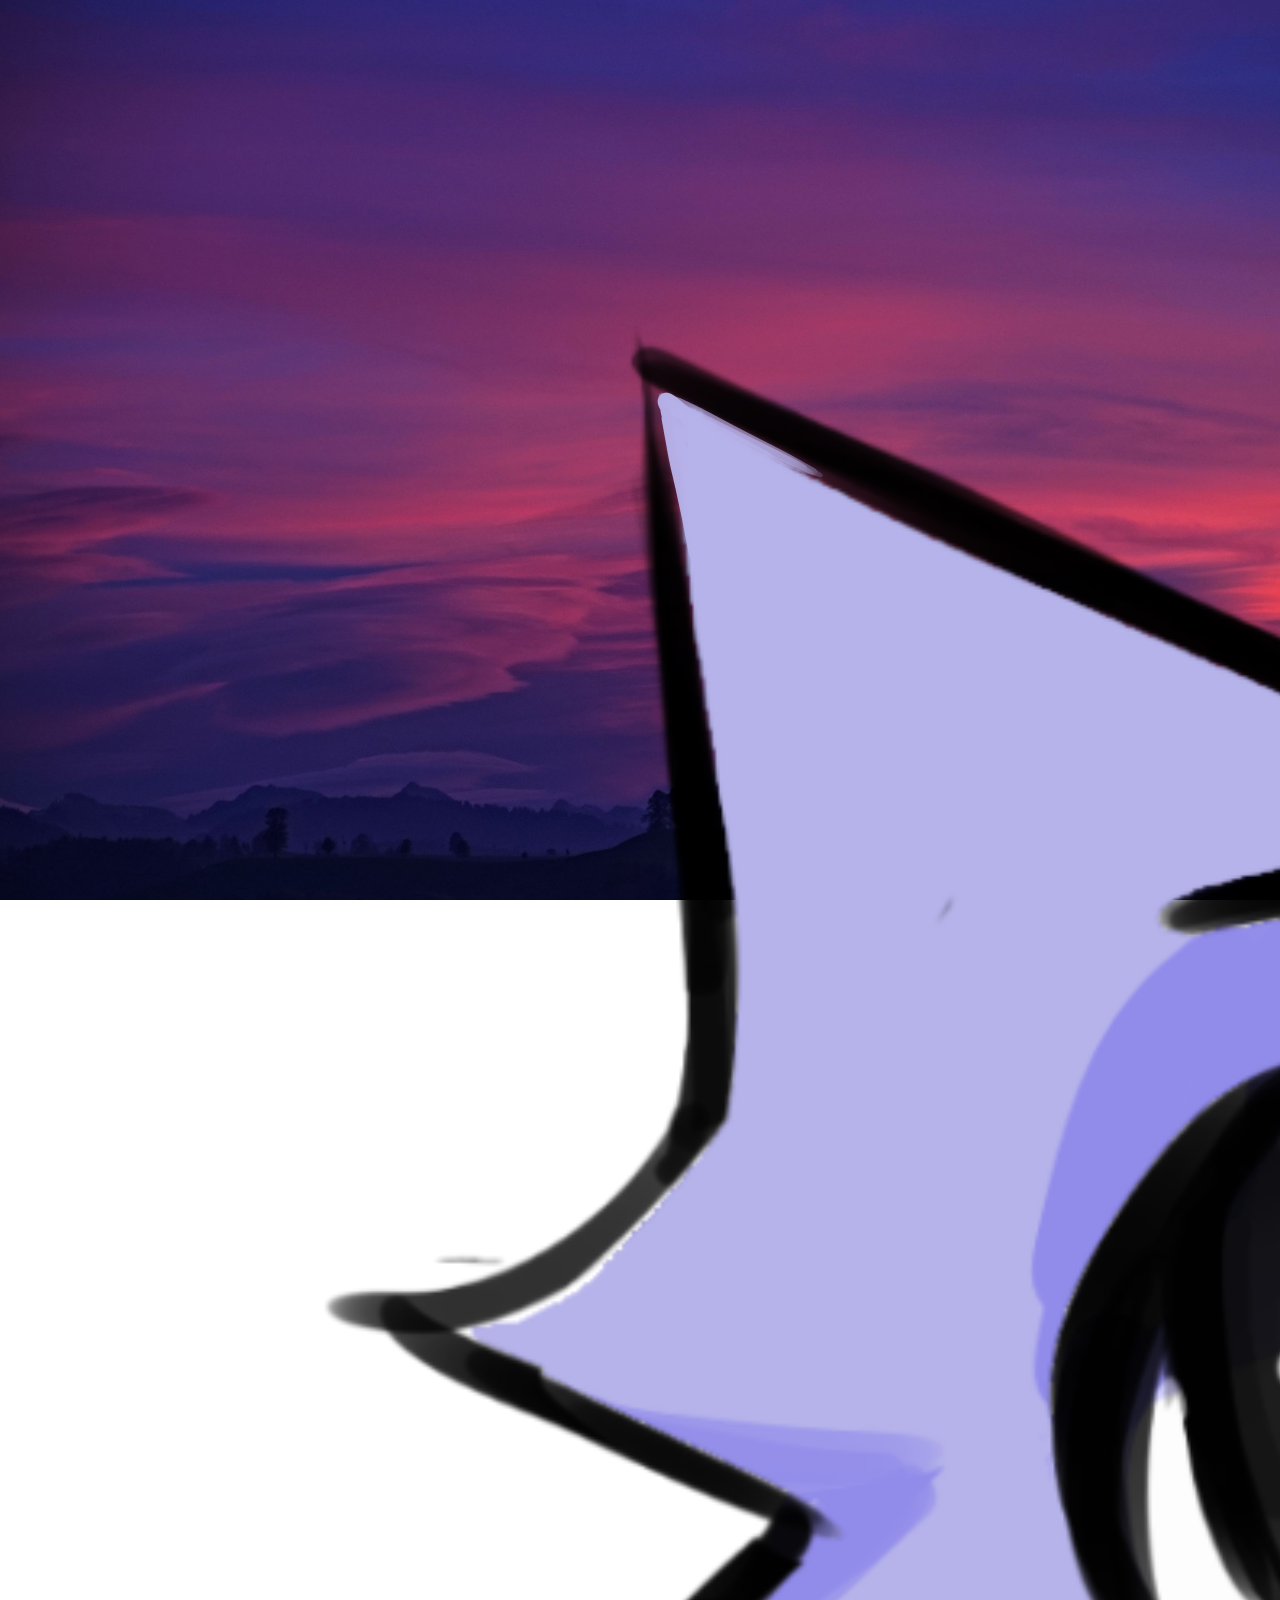
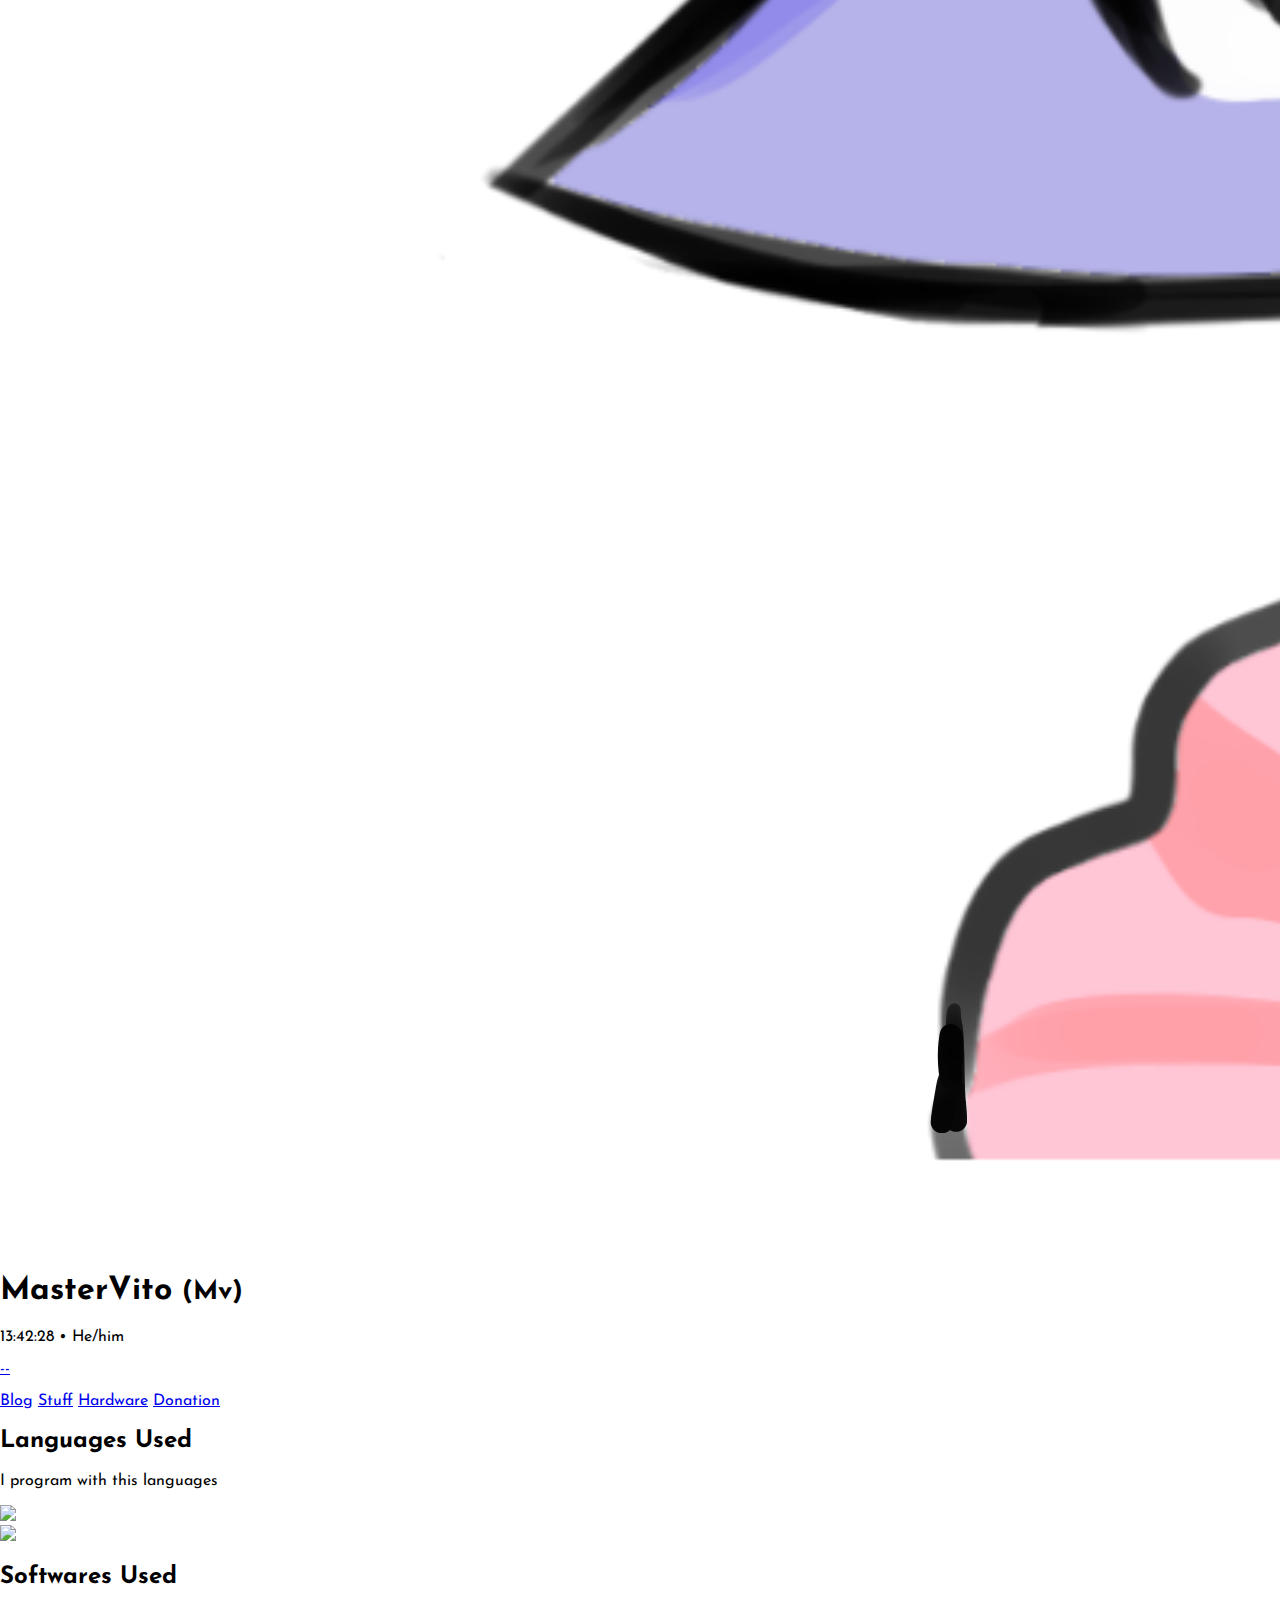
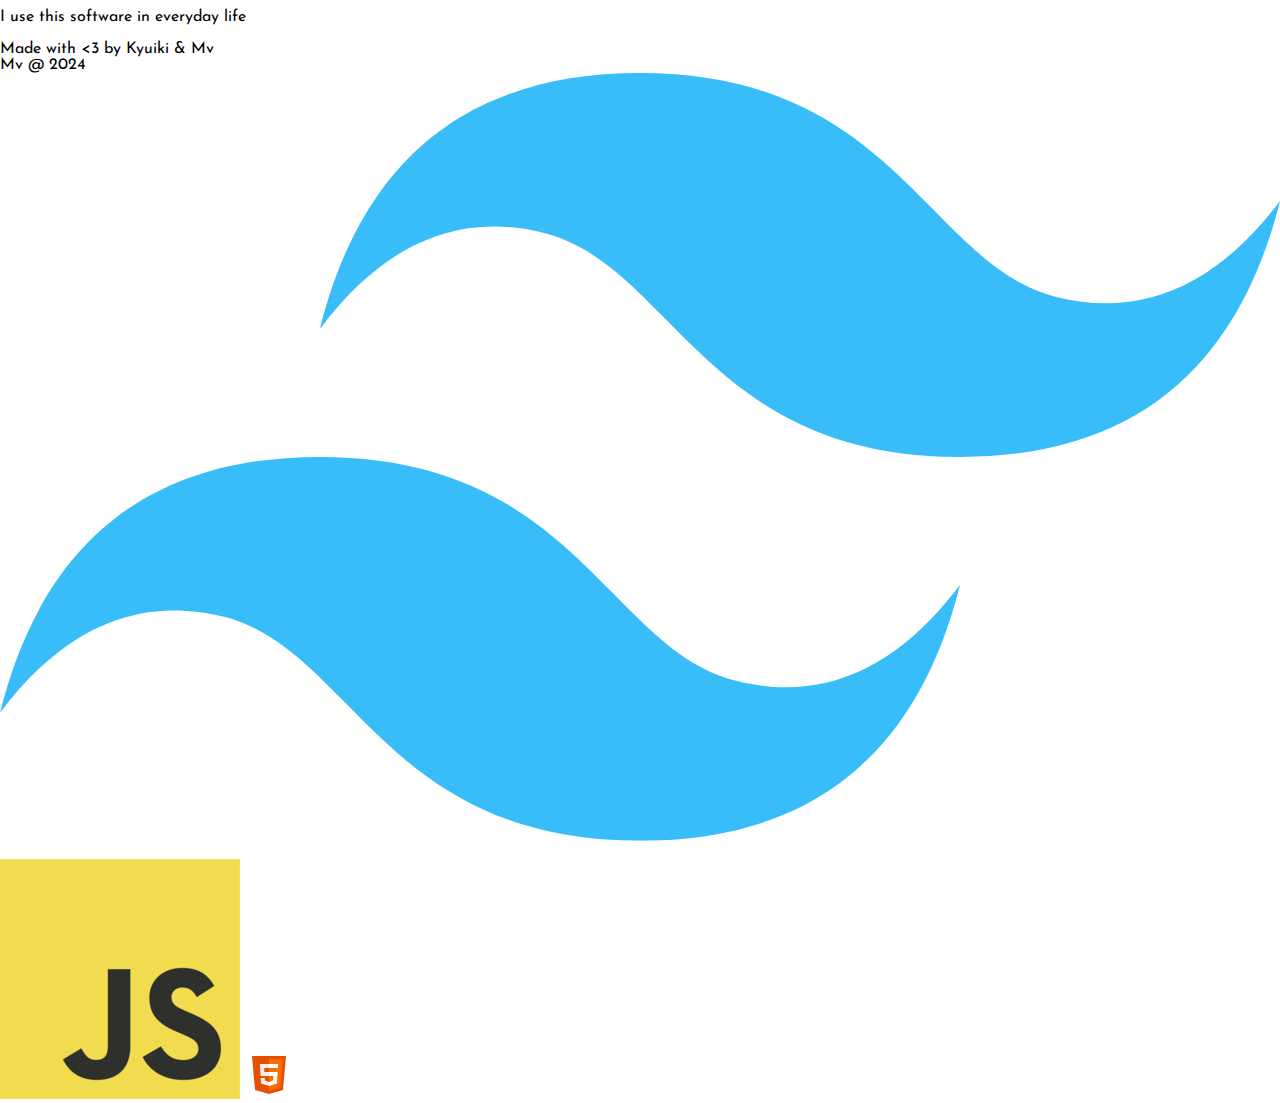
==== index.html @ ebea42b2 "Update index.html" ====
<!DOCTYPE html>
<html lang="en">
  <head>
    <meta charset="UTF-8" />
    <meta name="viewport" content="width=device-width, initial-scale=1.0" />
    <meta property="og:title" content="Mv's Personal Website">
    <meta property="og:description" content="you're a goober :3">
    <meta property="og:image" content="https://cdn.discordapp.com/emojis/1211763849481551872.webp?size=96&quality=lossless">
    <meta property="og:url" content="https://mvaop.ir">
    <meta property="og:type" content="website">
    <title>Mv - Landing</title>
    <script src="https://cdn.tailwindcss.com"></script>
    <link rel="stylesheet" href="styles/main.css" />
    <link rel="icon" type="image/png" href="https://cdn.discordapp.com/emojis/1211077976850964560.webp?size=96&quality=lossless">
    <script src="scripts/particle.js" defer></script>
    <script src="scripts/main.js" defer></script>
  </head>
  <body>
    <div class="w-full backdrop-blur-md">
      <div class="mx-auto flex flex-col max-w-md">
        <div
          class="flex gap-4 relative p-4 shadow-md bg-pink-400 bg-opacity-60 backdrop-blur-md mt-20 items-center rounded"
        >
          <img src="files/pfp.png" class="sm:w-32 w-24" alt="profile obv" />
          <div class="name-wrapper">
            <h1 class="text-xl sm:text-3xl font-bold">
              MasterVito
              <small class="text-md font-normal text-pink-700">(Mv)</small>
            </h1>
            <p class="pronouns opacity-75">
              <span data-time> </span>
              •
              <span> He/him </span>
            </p>
            <div class="mt-4 flex">
              <a
                href="https://discord.com/users/443136409835012116"
                class="text-black px-2 py-1 rounded text-sm font-semibold border border-slate-600 flex gap-2 items-center"
                data-dc-status
              >
                <span class="rounded-full p-1 bg-white"></span>

                <span>--</span>
              </a>
            </div>
          </div>
          <img src="files/sleppy.png" class="sm:h-16 h-12 -bottom-2 -right-4 absolute" alt="" />
        </div>
        <div
          class="flex gap-2 p-2 shadow-md bg-pink-400 bg-opacity-60 backdrop-blur-md mt-4 mb-20 rounded md:font-bold"
        >
        <a href="blog.html" class="w-full bg-white bg-opacity-50 px-4 py-2 rounded shadow text-center min-w-[96px] transition duration-300 ease-in-out transform hover:scale-105 hover:bg-opacity-75 hover:text-gray-900">Blog</a>

        <a href="stuff.html" class="w-full bg-white bg-opacity-50 px-4 py-2 rounded shadow text-center min-w-[96px] transition duration-300 ease-in-out transform hover:scale-105 hover:bg-opacity-75 hover:text-gray-900">Stuff</a>

            </a
          >
          <a href="hardware.html" class="w-full bg-white bg-opacity-50 px-4 py-2 rounded shadow text-center min-w-[96px] transition duration-300 ease-in-out transform hover:scale-105 hover:bg-opacity-75 hover:text-gray-900">Hardware</a>

            </a
          >
          <a href="https://coffeebede.com/mv" class="w-full bg-white bg-opacity-50 px-4 py-2 rounded shadow text-center min-w-[96px] transition duration-300 ease-in-out transform hover:scale-105 hover:bg-opacity-75 hover:text-gray-900 hidden sm:inline-block">Donation</a>

          </a
        >
        </div>
      </div>

      <div class="mx-auto flex flex-col max-w-xl p-2 text-white">
        <div
          class="gap-2 p-2 px-4 shadow-md bg-pink-700 bg-opacity-60 backdrop-blur-md mt-2 mb-2 rounded sm:flex items-center"
        >
          <div class="w-full">
            <h2 class="font-bold">Languages Used</h2>
            <p class="text-sm">I program with this languages</p>
          </div>
          <div class="flex-shrink-0 mt-2 sm:mt-0">
            <img src="https://skillicons.dev/icons?i=html,css,js,tailwind,py" class="h-10 mx-auto" />
          </div>
        </div>
        <div
          class="gap-2 p-2 px-4 shadow-md bg-pink-700 bg-opacity-60 backdrop-blur-md mt-2 mb-20 rounded sm:flex items-center"
        >
          <div class="flex-shrink-0 text-center">
            <img src="https://skillicons.dev/icons?i=cloudflare,github,pr,robloxstudio,vscode" class="h-10 mx-auto" />
          </div>
          <div class="w-full text-right mt-2 sm:mt-0">
            <h2 class="font-bold">Softwares Used</h2>
            <p class="text-sm">I use this software in everyday life</p>
          </div>
        </div>
      </div>
    </div>
    <div class="fixed flex text-sm bottom-0 left-0 bg-opacity-75 w-full px-2 py-1 bg-pink-700 text-white">
      <div class="w-full">Made with <3 by Kyuiki & Mv</div>
      <div class="text-right w-full">Mv @ 2024</div>
    </div>
    <div class="fixed bottom-0 left-0 w-full text-white py-1 text-center hidden sm:block">
      <img src="files/icons/twc.svg" alt="Tailwind CSS logo" class="inline-block h-3 mx-2">
      <img src="files/icons/js.png" alt="JavaScript logo" class="inline-block h-4 mx-2">
      <img src="files/icons/html.svg"alt="HTML logo" class="inline-block h-4 mx-2">
  </div>
  </body>
</html>
---- styles/main.css ----
@import url("https://fonts.googleapis.com/css2?family=Josefin+Sans:ital,wght@0,100..700;1,100..700&display=swap");

body,
html {
  padding: 0;
  margin: 0;
  background: url("/files/background.jpg");
  background-size: cover;
  background-attachment: fixed;
  font-family: "Josefin Sans", Tahoma, Geneva, Verdana, sans-serif;
}
.spark {
  background: #dd0606;
  padding: 1px;
  position: fixed;
  pointer-events: none;
  background-size: cover;
}
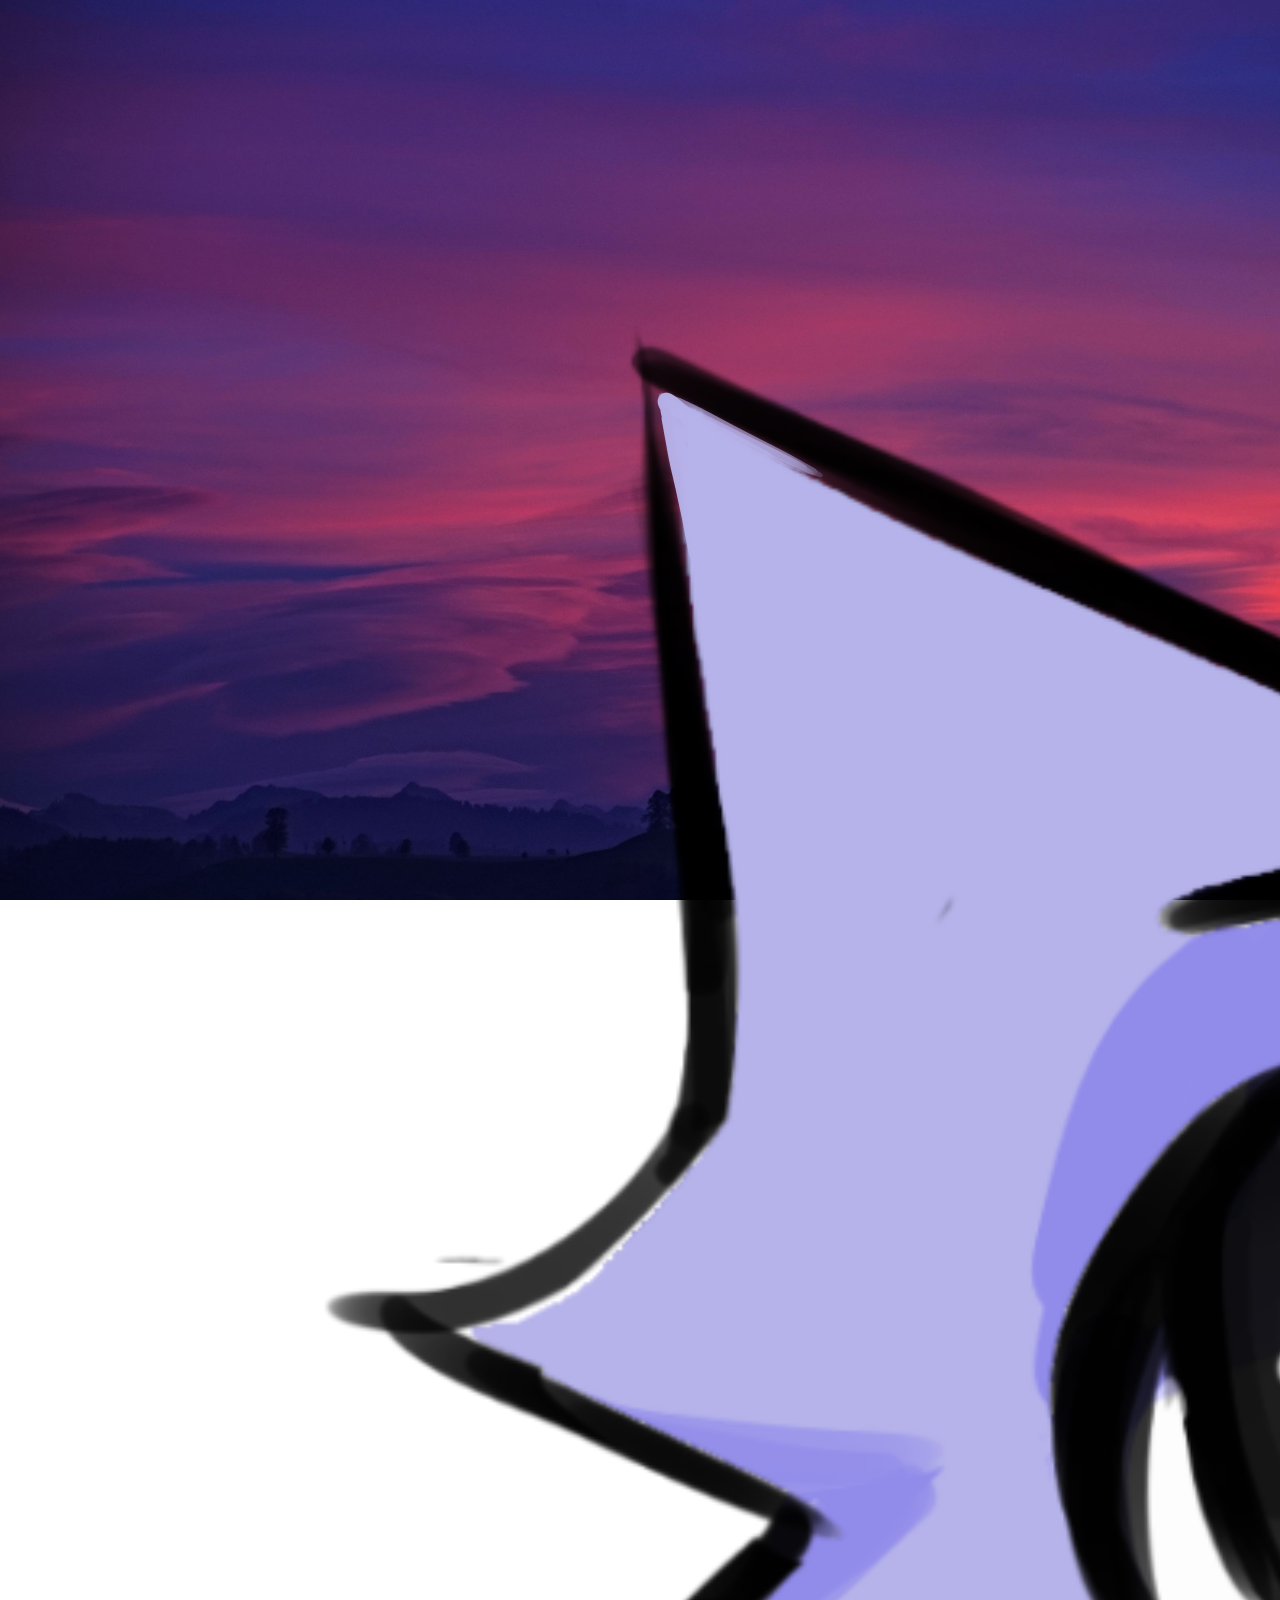
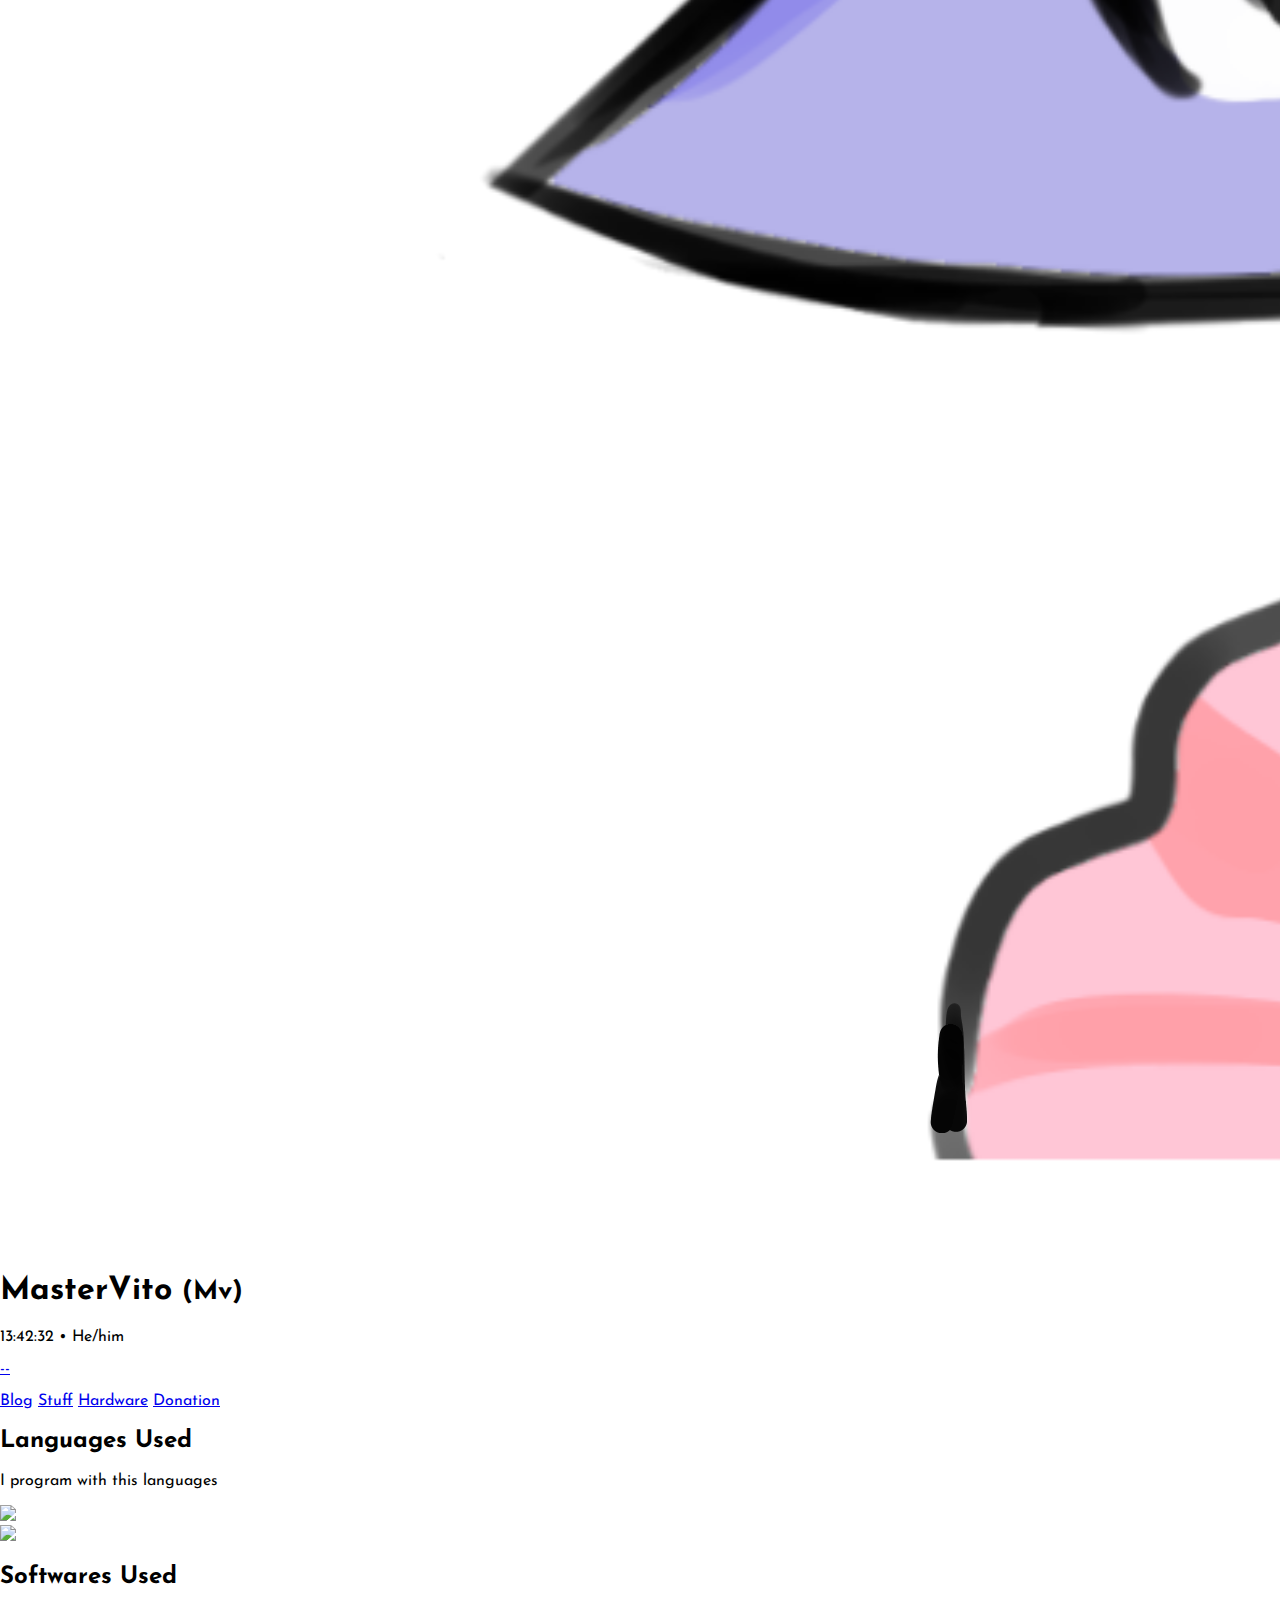
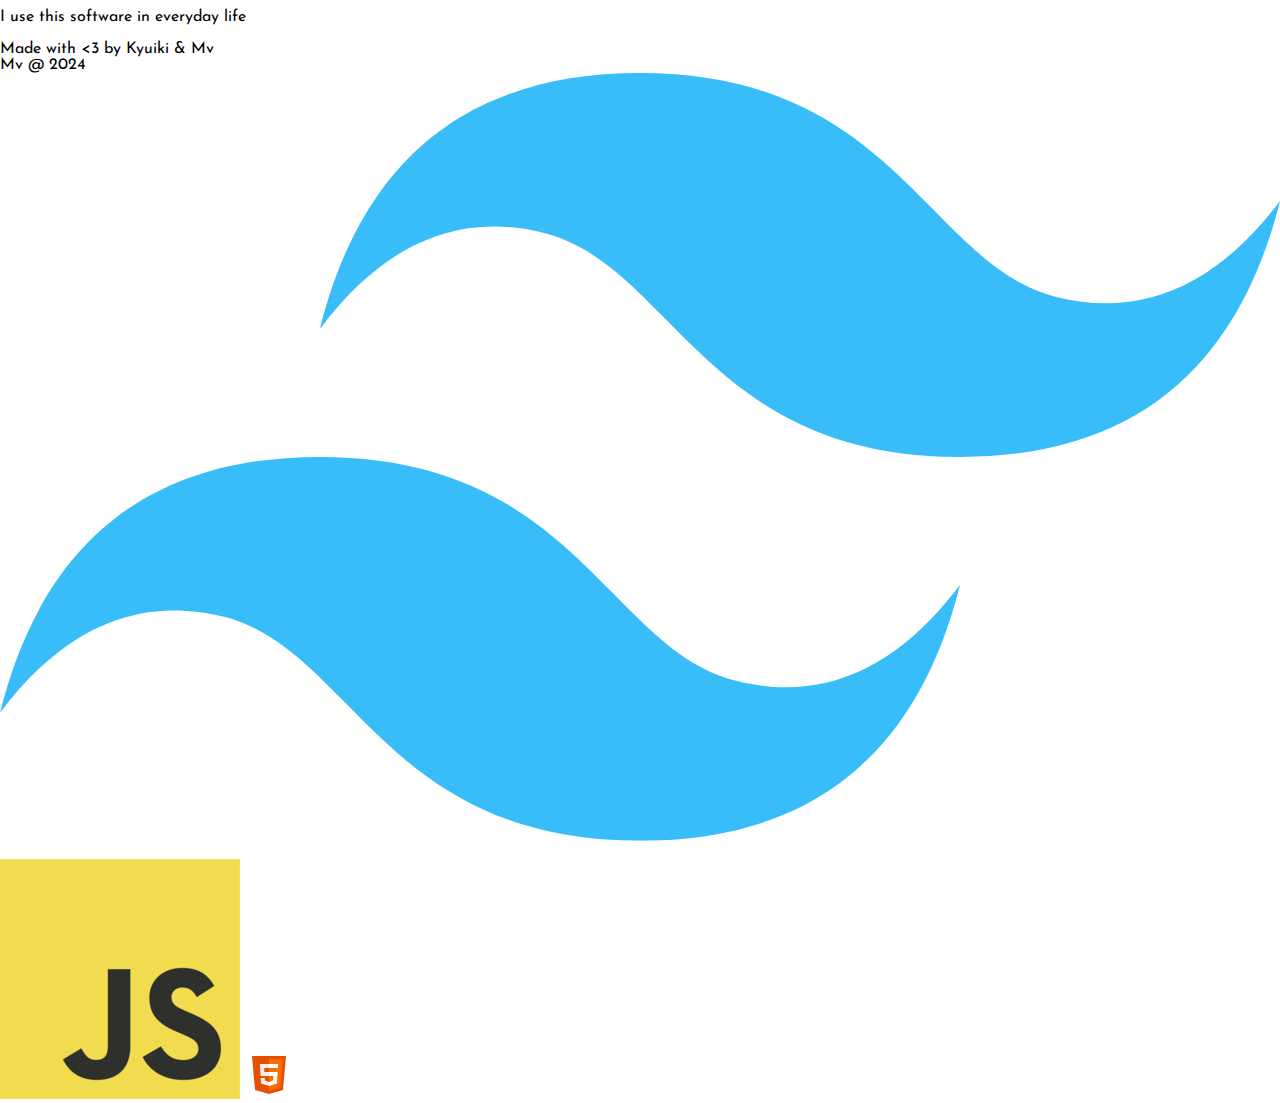
==== commit b0a78db6: "Add files via upload" ====
--- a/index.html
+++ b/index.html
@@ -11,7 +11,6 @@
     <title>Mv - Landing</title>
     <script src="https://cdn.tailwindcss.com"></script>
     <link rel="stylesheet" href="styles/main.css" />
-    <link rel="icon" type="image/png" href="https://cdn.discordapp.com/emojis/1211077976850964560.webp?size=96&quality=lossless">
     <script src="scripts/particle.js" defer></script>
     <script src="scripts/main.js" defer></script>
   </head>
@@ -44,7 +43,7 @@
               </a>
             </div>
           </div>
-          <img src="files/sleppy.png" class="sm:h-16 h-12 -bottom-2 -right-4 absolute" alt="" />
+          <img src="files/sleepy.png" class="sm:h-16 h-12 -bottom-0 -right-0 absolute" alt="" />
         </div>
         <div
           class="flex gap-2 p-2 shadow-md bg-pink-400 bg-opacity-60 backdrop-blur-md mt-4 mb-20 rounded md:font-bold"
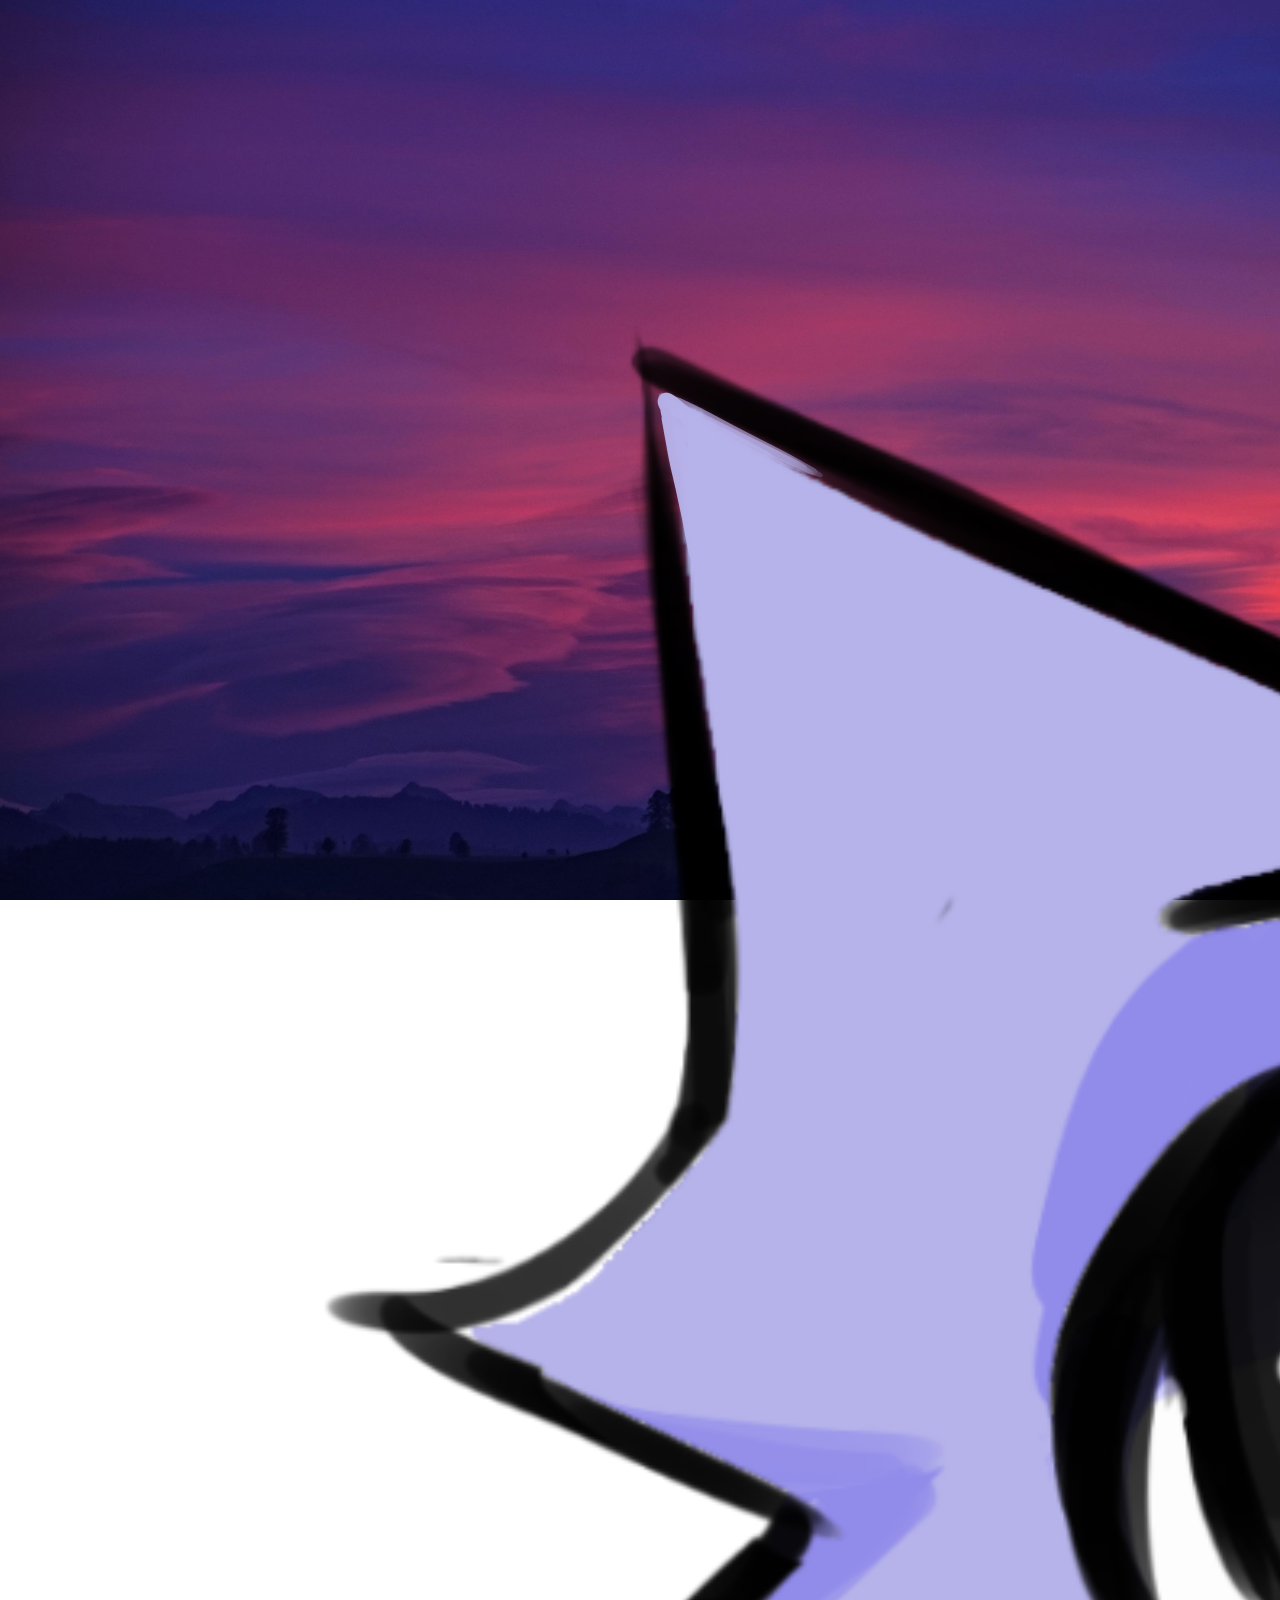
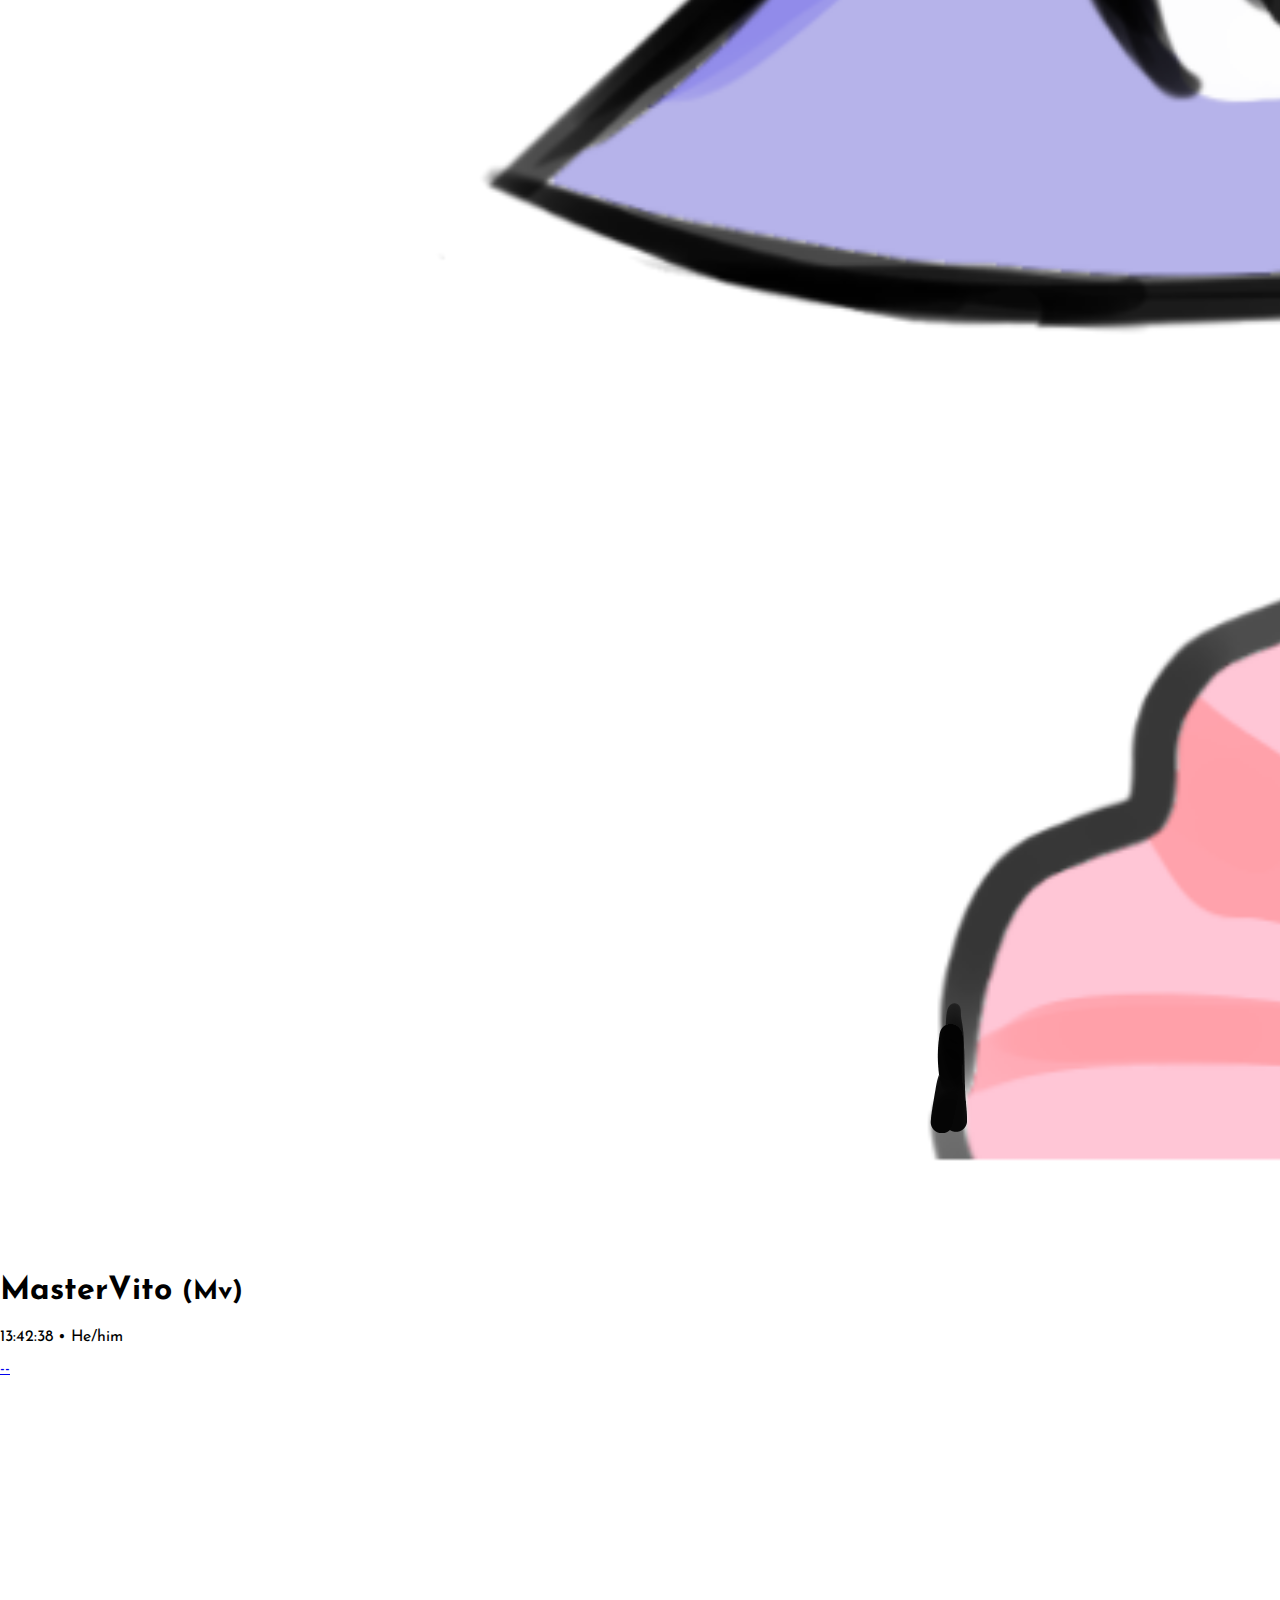
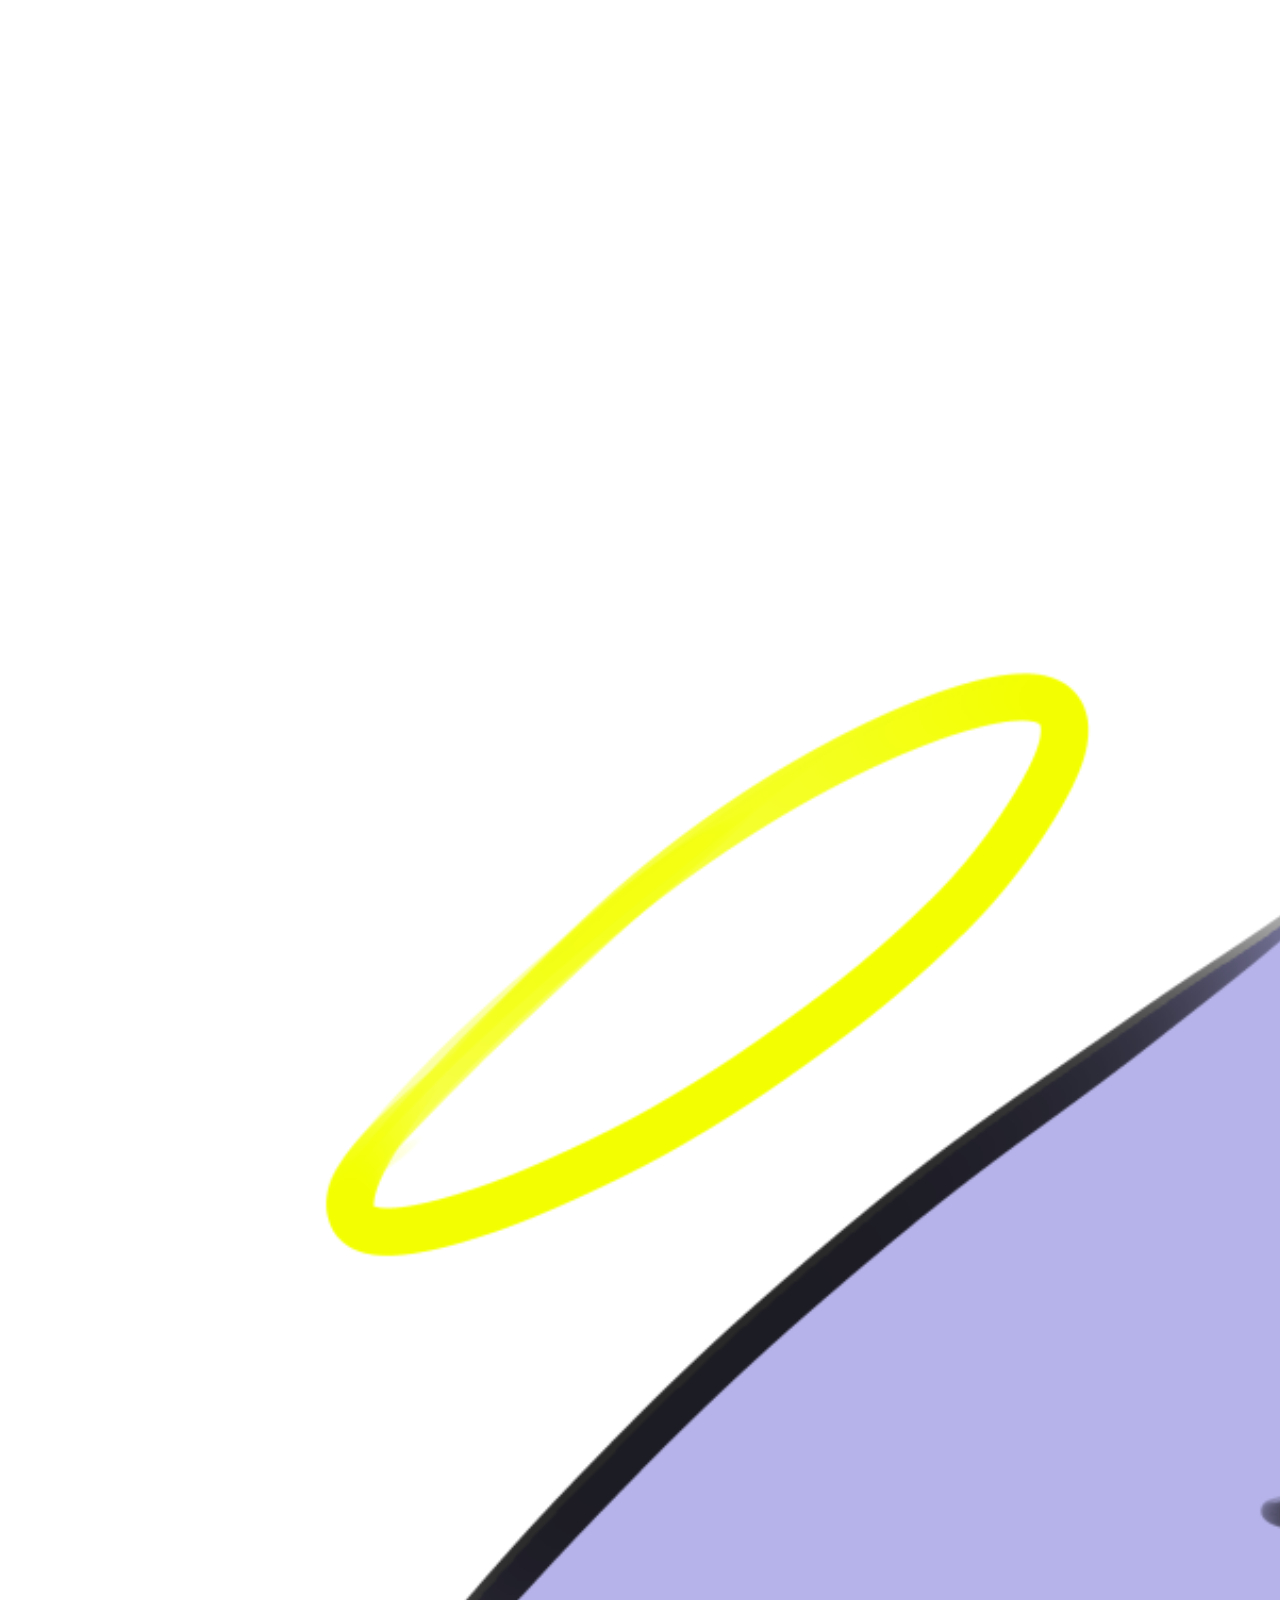
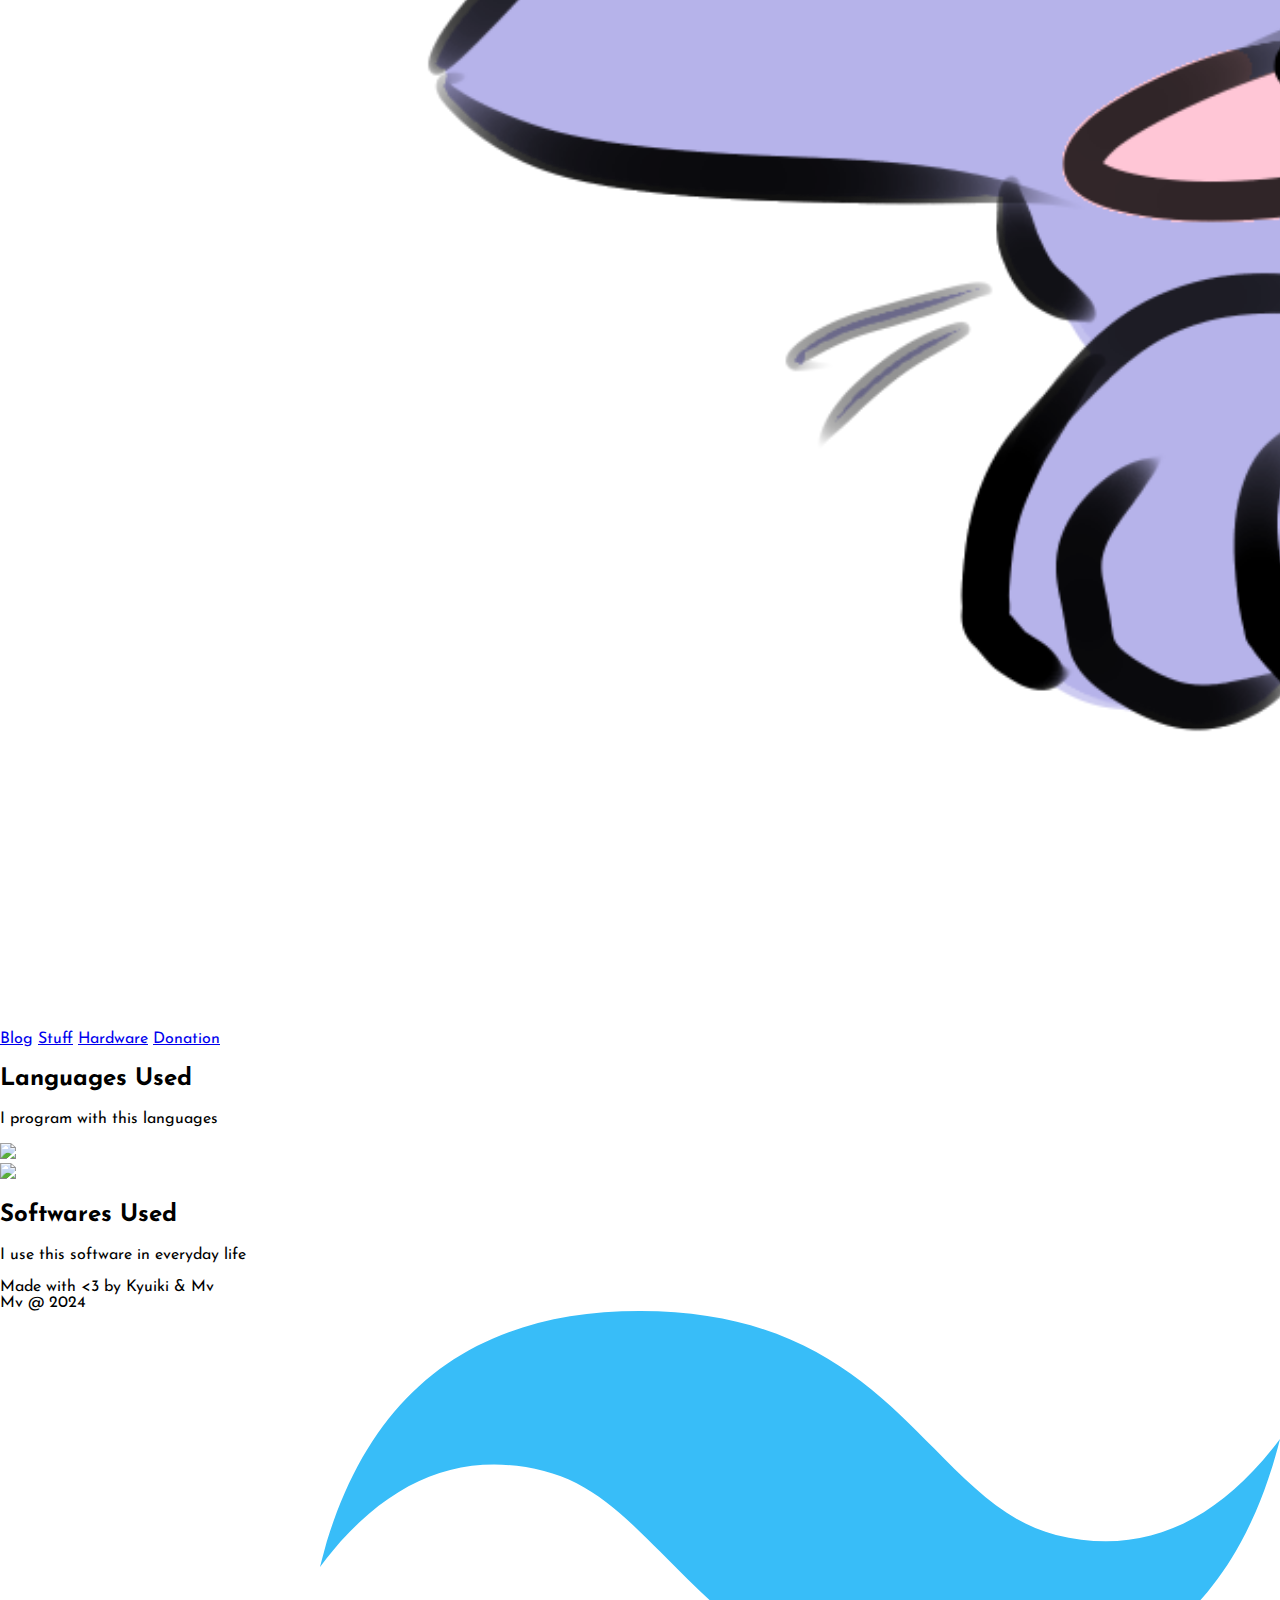
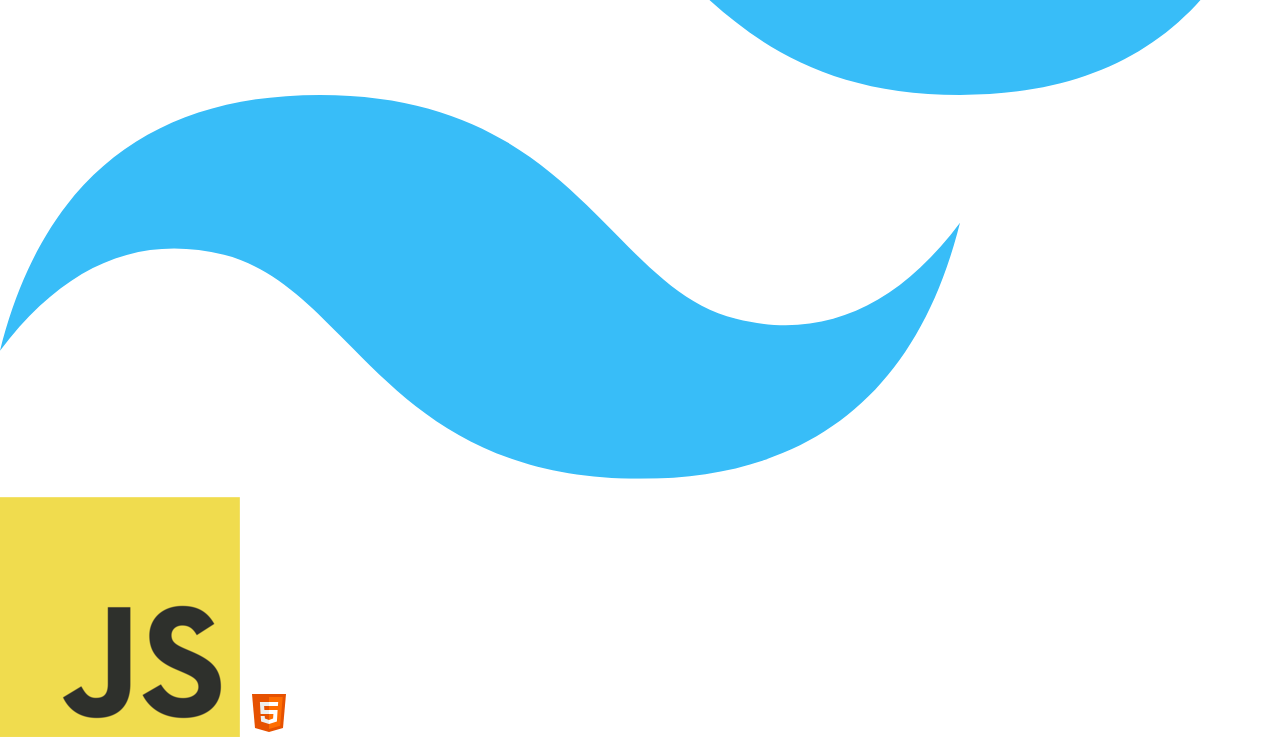
==== commit f99143ef: "SEO Changes lol" ====
--- a/index.html
+++ b/index.html
@@ -3,18 +3,20 @@
   <head>
     <meta charset="UTF-8" />
     <meta name="viewport" content="width=device-width, initial-scale=1.0" />
-    <meta property="og:title" content="Mv's Personal Website">
-    <meta property="og:description" content="you're a goober :3">
-    <meta property="og:image" content="https://cdn.discordapp.com/emojis/1211763849481551872.webp?size=96&quality=lossless">
-    <meta property="og:url" content="https://mvaop.ir">
-    <meta property="og:type" content="website">
     <title>Mv - Landing</title>
+    <meta name="robots" content="index,follow" />
+    <meta name="theme-color" content="#c2b0db" />
+    <meta property="og:title" content="MasterVito's Personal Site" />
+    <meta property="og:url" content="https://mvaop.ir" />
+    <meta property="og:image" content="files/pfp.png" />
+    <meta property="og:image:alt" content="Yup Thats me >:3" />
+    <link rel="canonical" href="https://mvaop.ir" />
+    <link rel="stylesheet" href="styles/main.css" />
     <script src="https://cdn.tailwindcss.com"></script>
-    <link rel="stylesheet" href="styles/main.css" />
     <script src="scripts/particle.js" defer></script>
     <script src="scripts/main.js" defer></script>
   </head>
-  <body>
+  <body class="fade-in">
     <div class="w-full backdrop-blur-md">
       <div class="mx-auto flex flex-col max-w-md">
         <div
@@ -43,7 +45,7 @@
               </a>
             </div>
           </div>
-          <img src="files/sleepy.png" class="sm:h-16 h-12 -bottom-0 -right-0 absolute" alt="" />
+          <img src="files/sleepy.png" class="sm:h-16 h-12 -bottom-0 -right-0 absolute" alt="zZz" />
         </div>
         <div
           class="flex gap-2 p-2 shadow-md bg-pink-400 bg-opacity-60 backdrop-blur-md mt-4 mb-20 rounded md:font-bold"
@@ -100,4 +102,4 @@
       <img src="files/icons/html.svg"alt="HTML logo" class="inline-block h-4 mx-2">
   </div>
   </body>
-</html>
+  </html>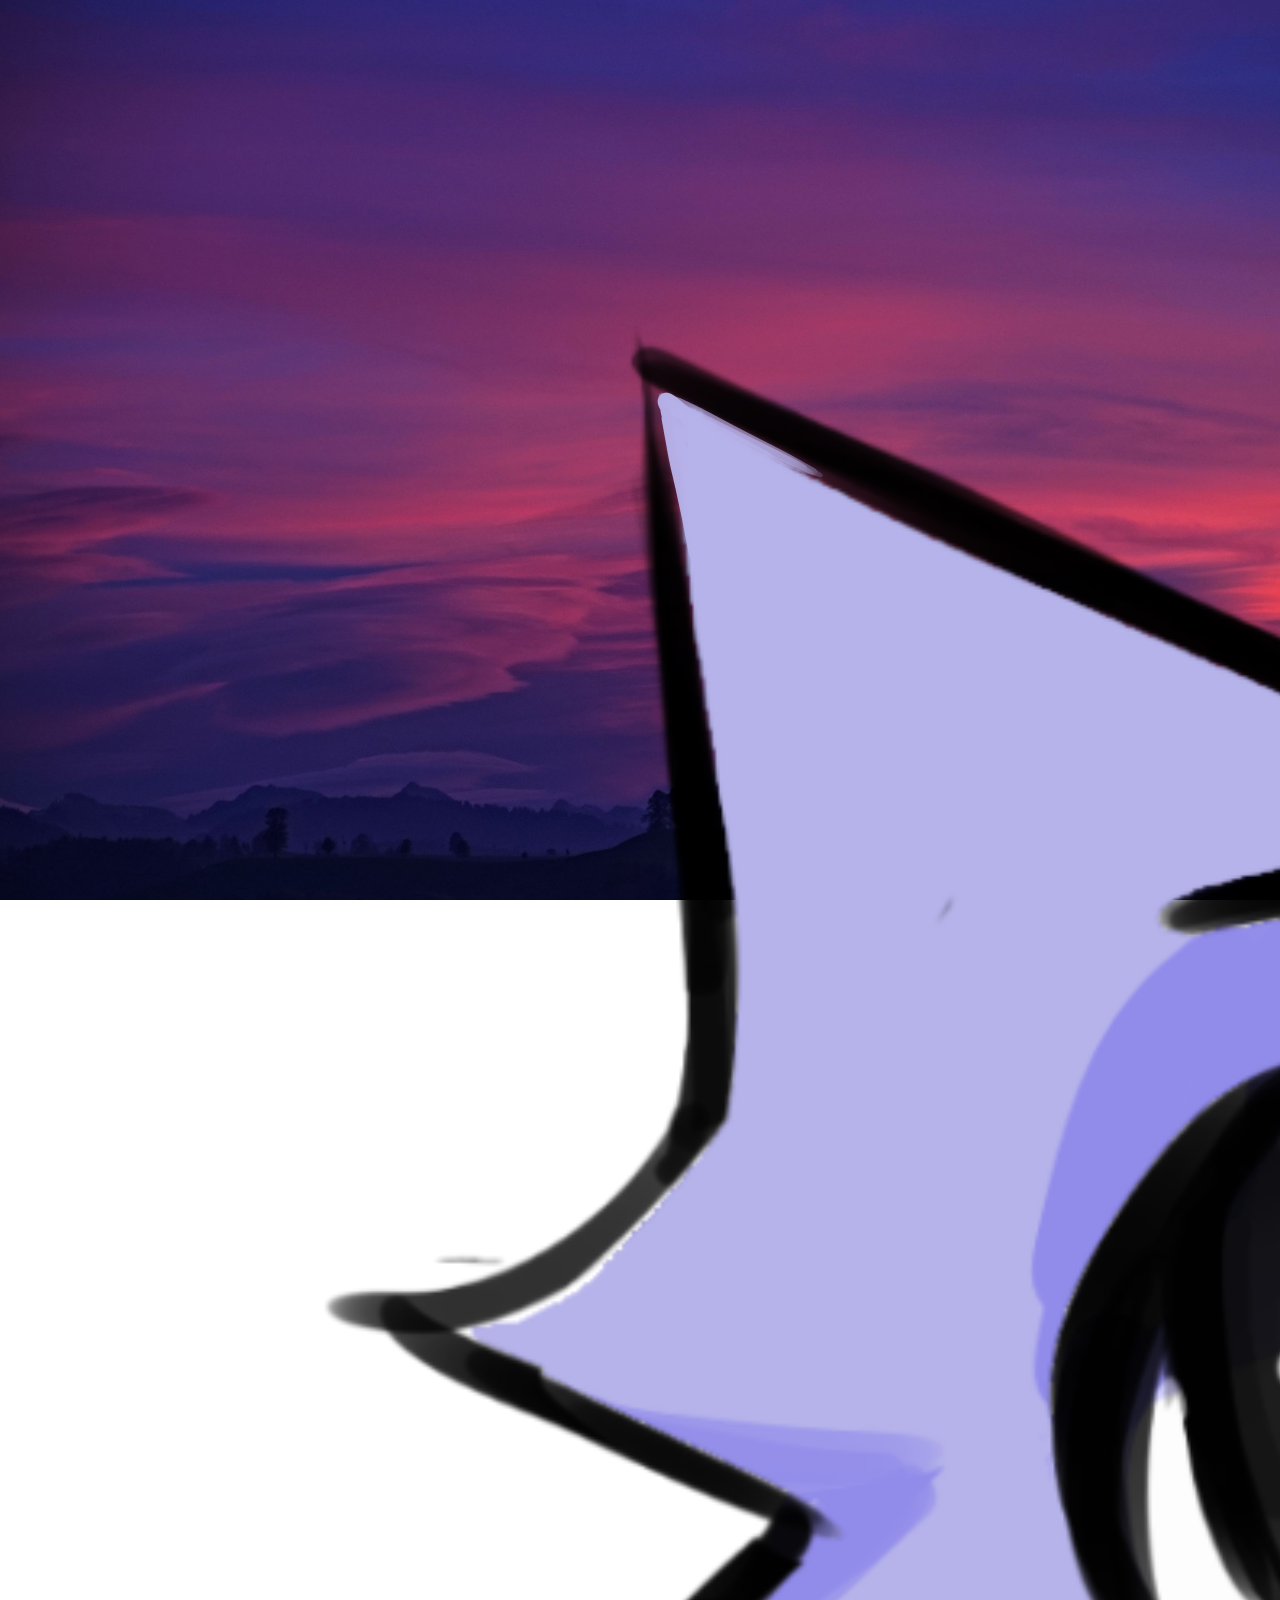
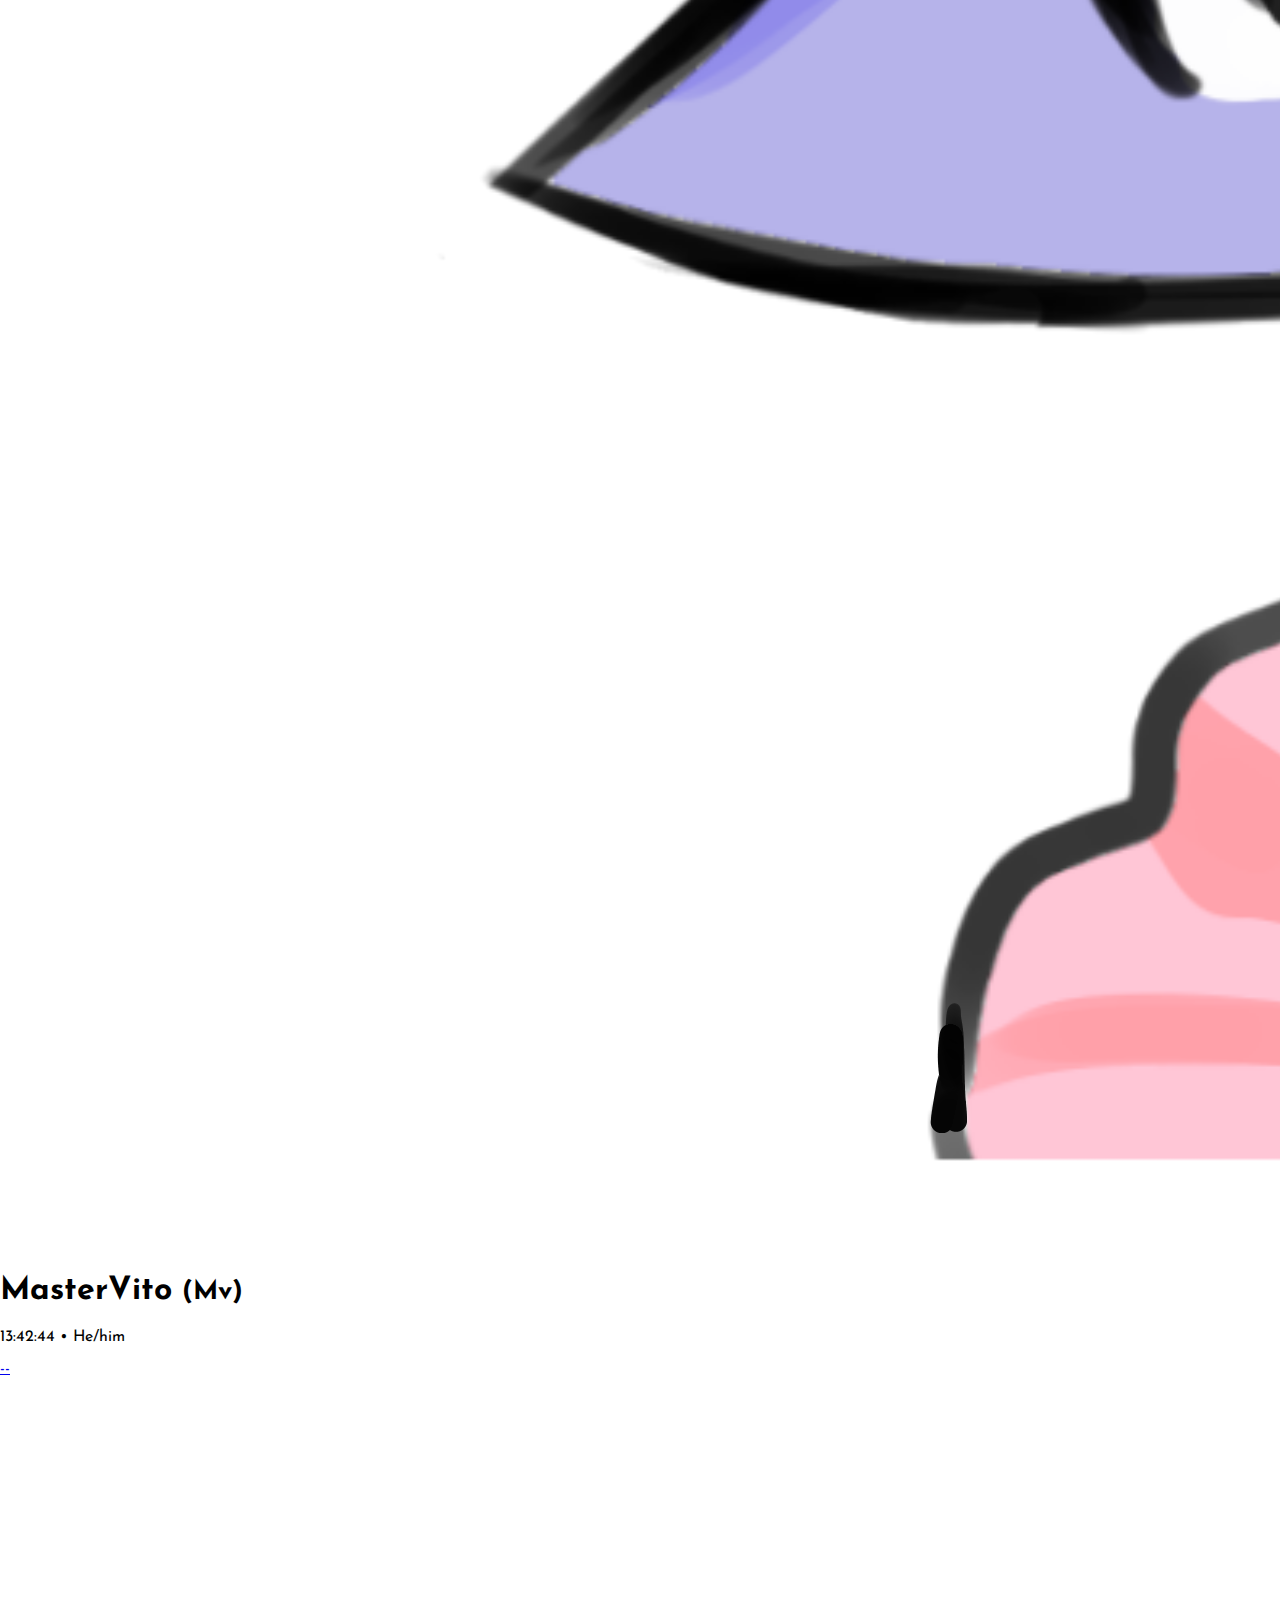
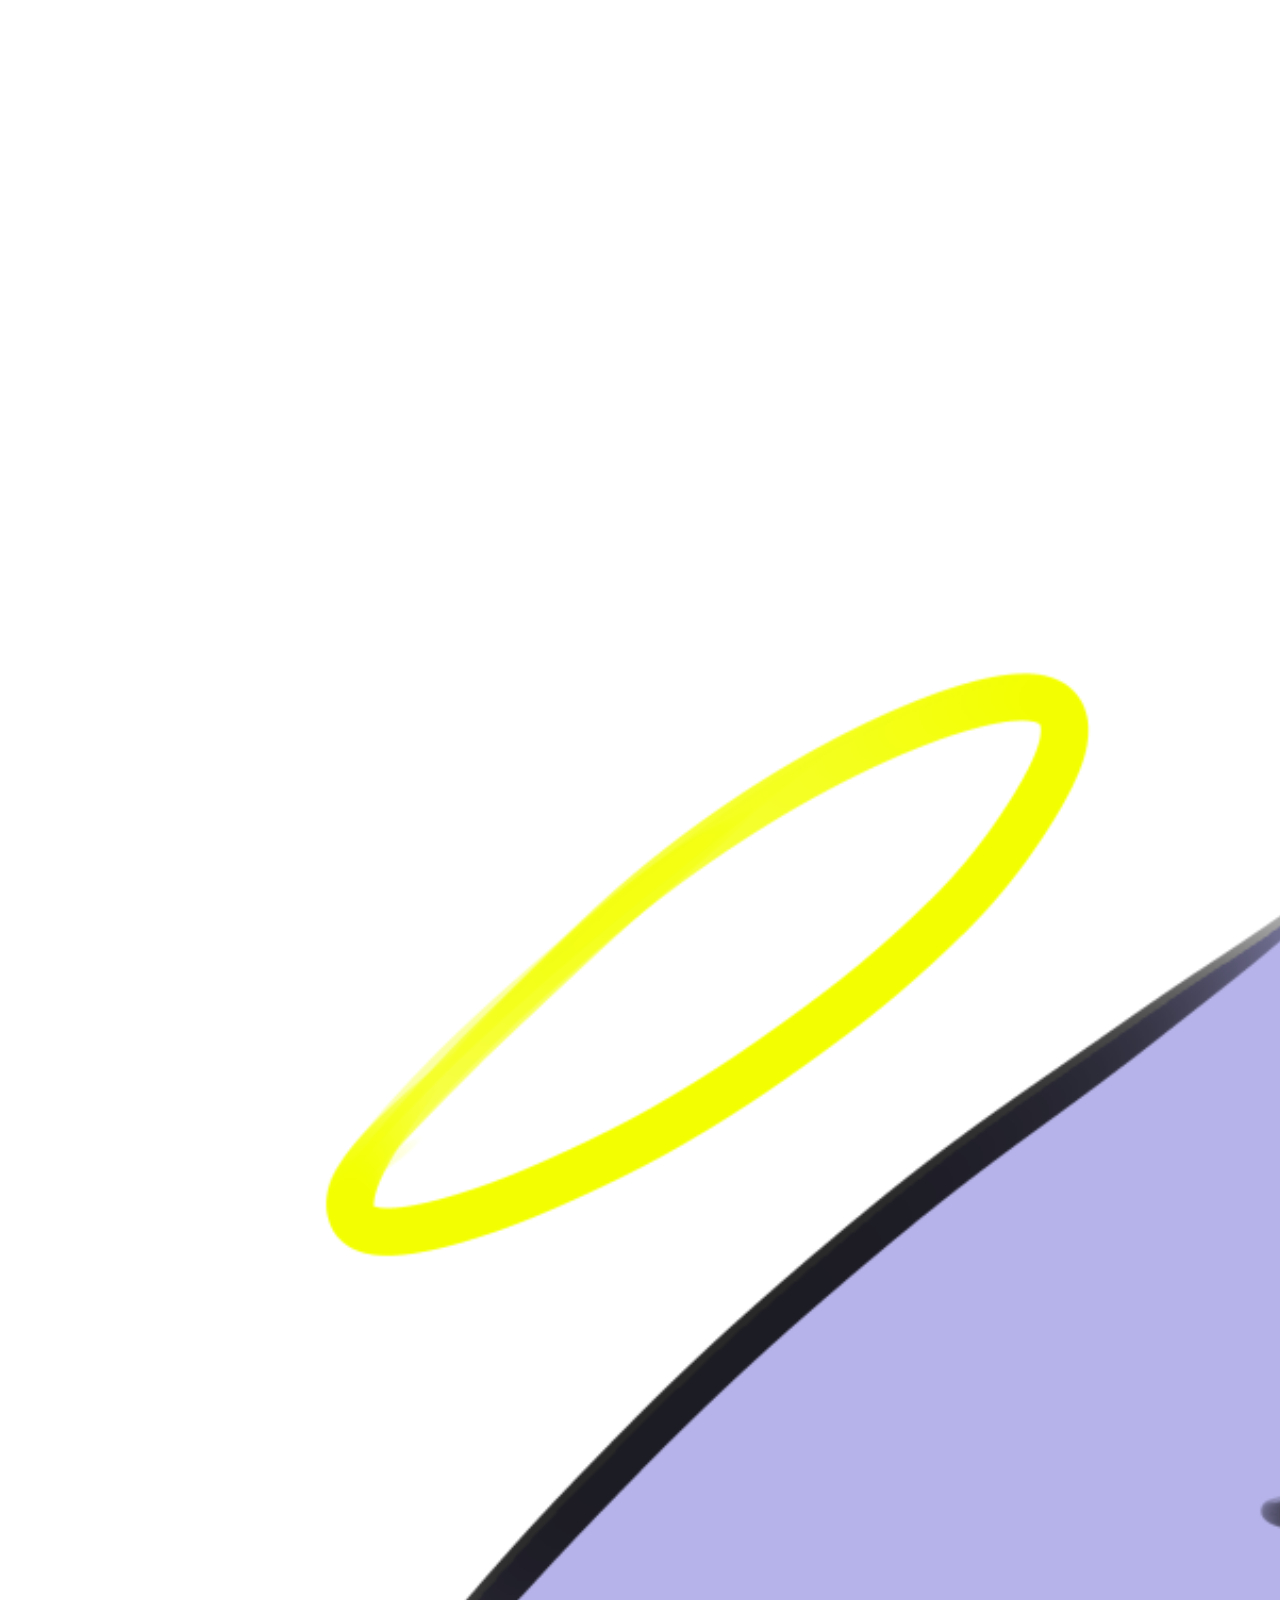
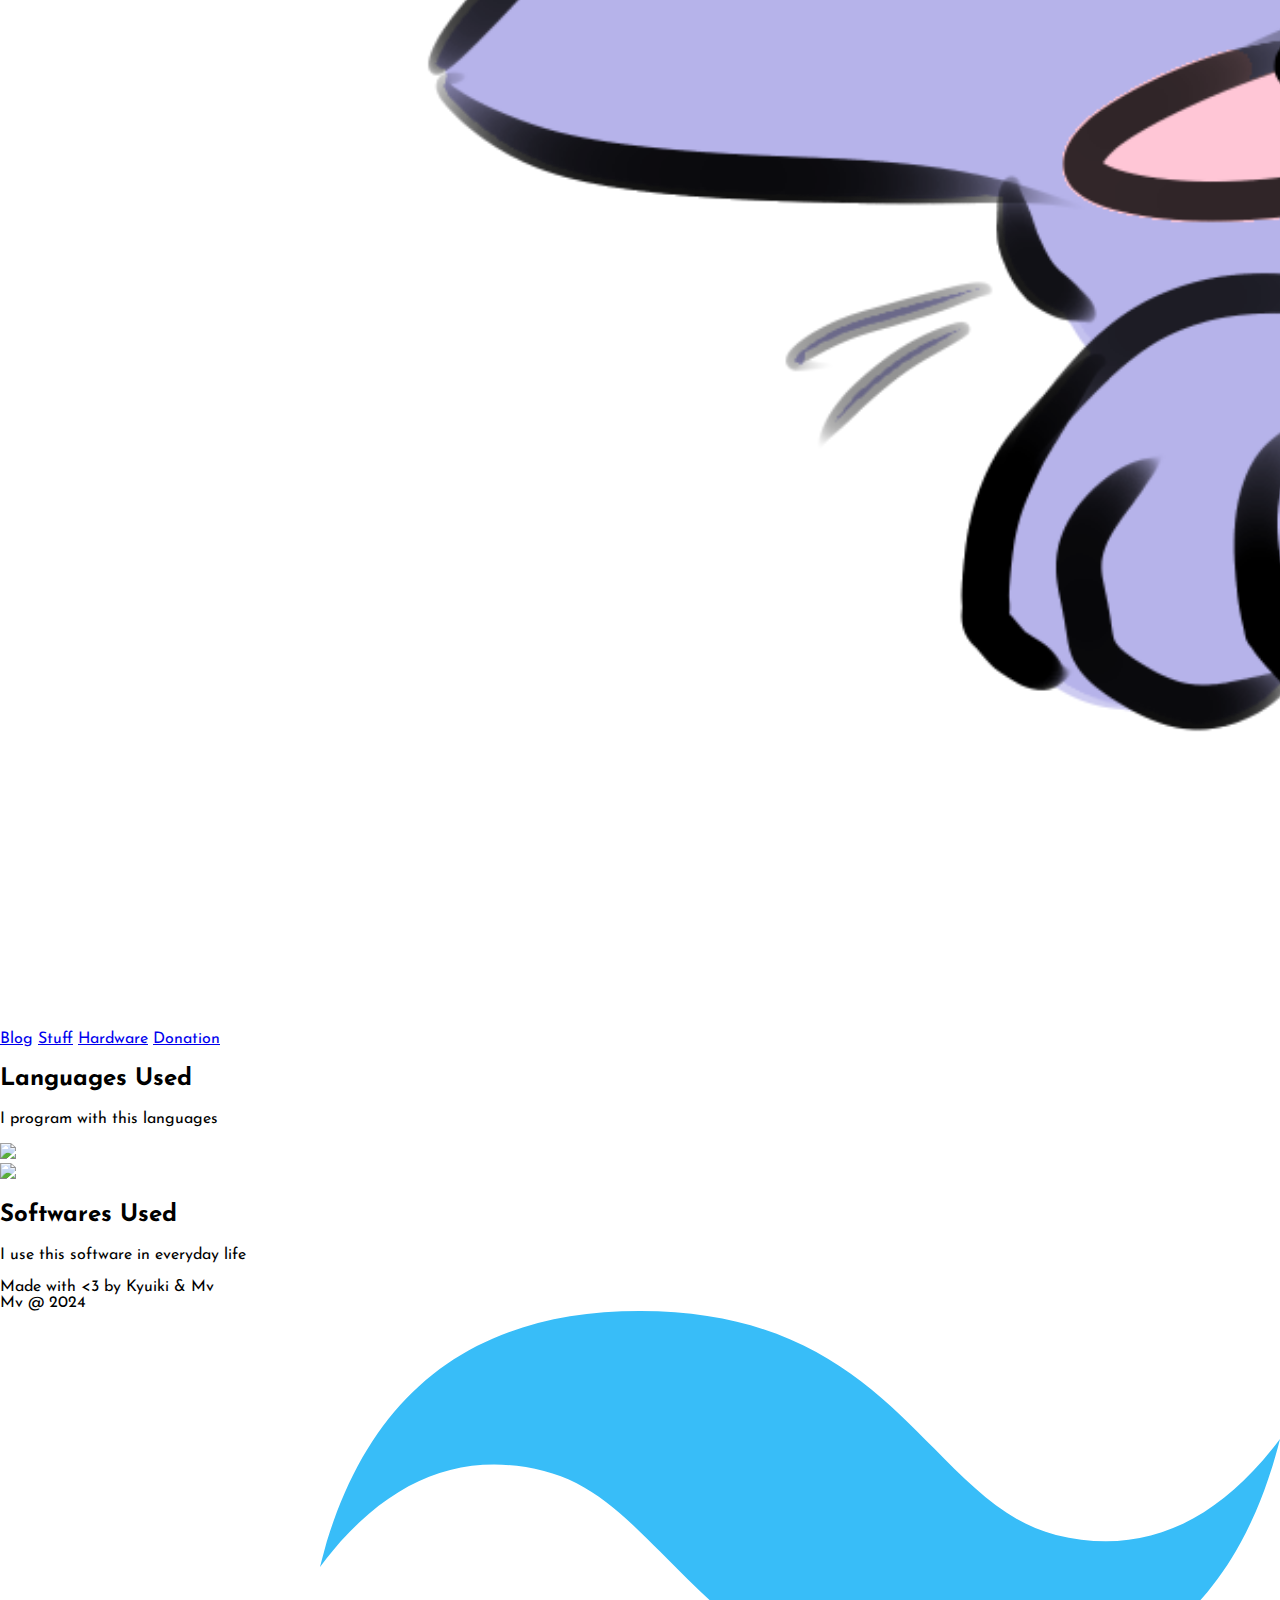
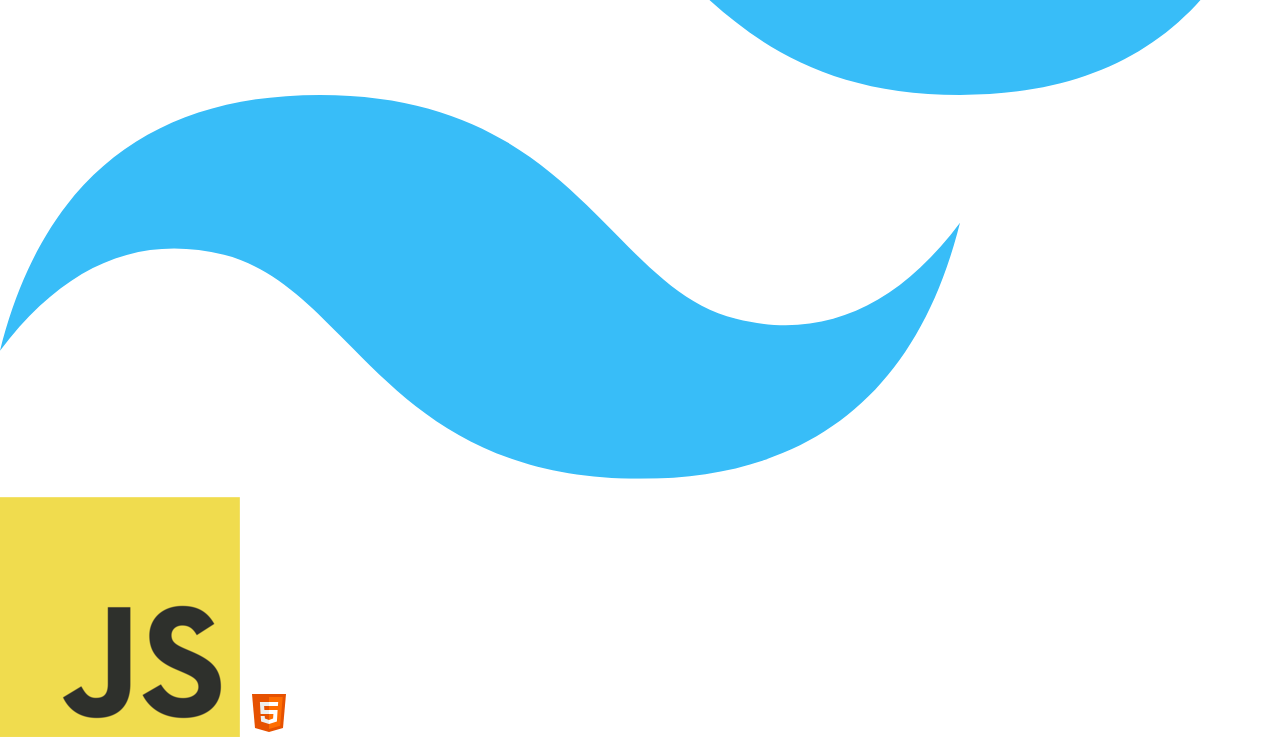
==== commit 05098c21: "the titles lol" ====
--- a/index.html
+++ b/index.html
@@ -7,9 +7,11 @@
     <meta name="robots" content="index,follow" />
     <meta name="theme-color" content="#c2b0db" />
     <meta property="og:title" content="MasterVito's Personal Site" />
+    <meta property="og:description" content="youre a goober :3">
     <meta property="og:url" content="https://mvaop.ir" />
-    <meta property="og:image" content="files/pfp.png" />
+    <meta property="og:image" content="files/sleepy.png" />
     <meta property="og:image:alt" content="Yup Thats me >:3" />
+    <link rel="icon" type="image/png" href="files/vwv.png">
     <link rel="canonical" href="https://mvaop.ir" />
     <link rel="stylesheet" href="styles/main.css" />
     <script src="https://cdn.tailwindcss.com"></script>
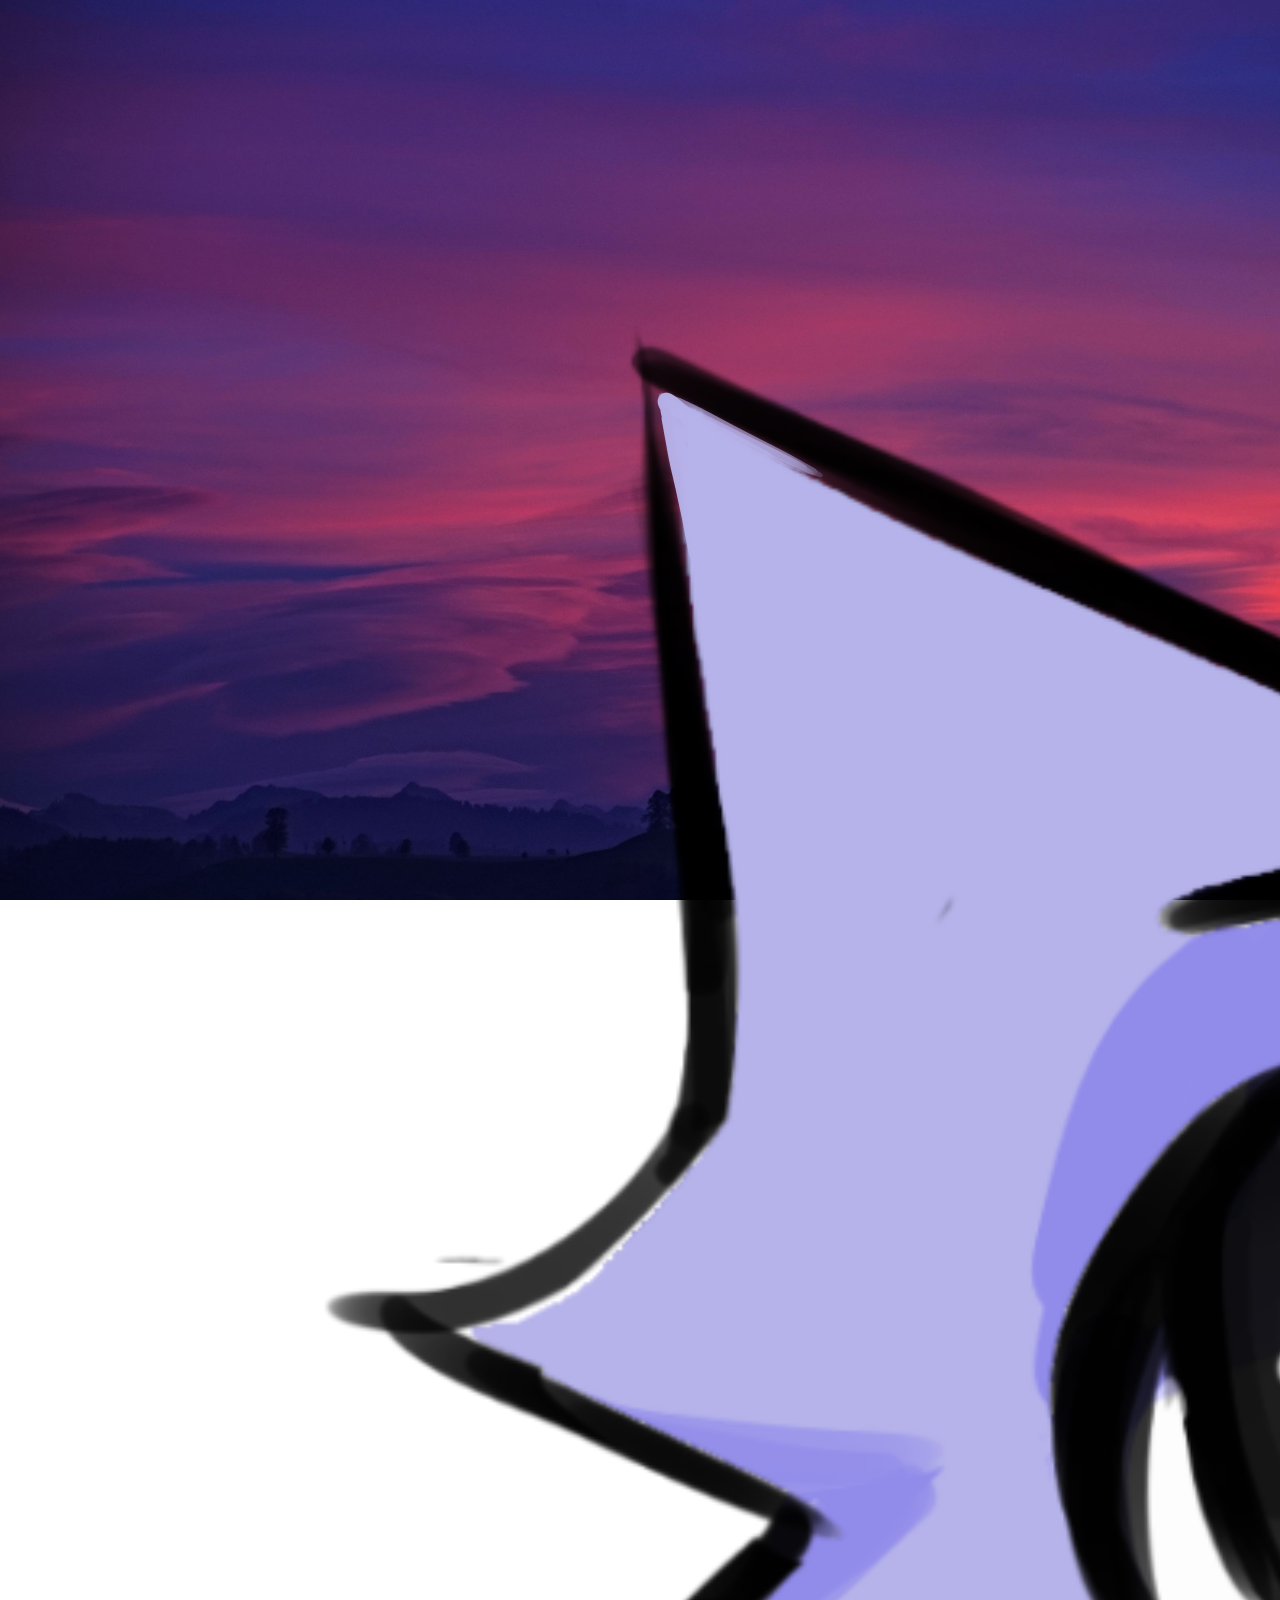
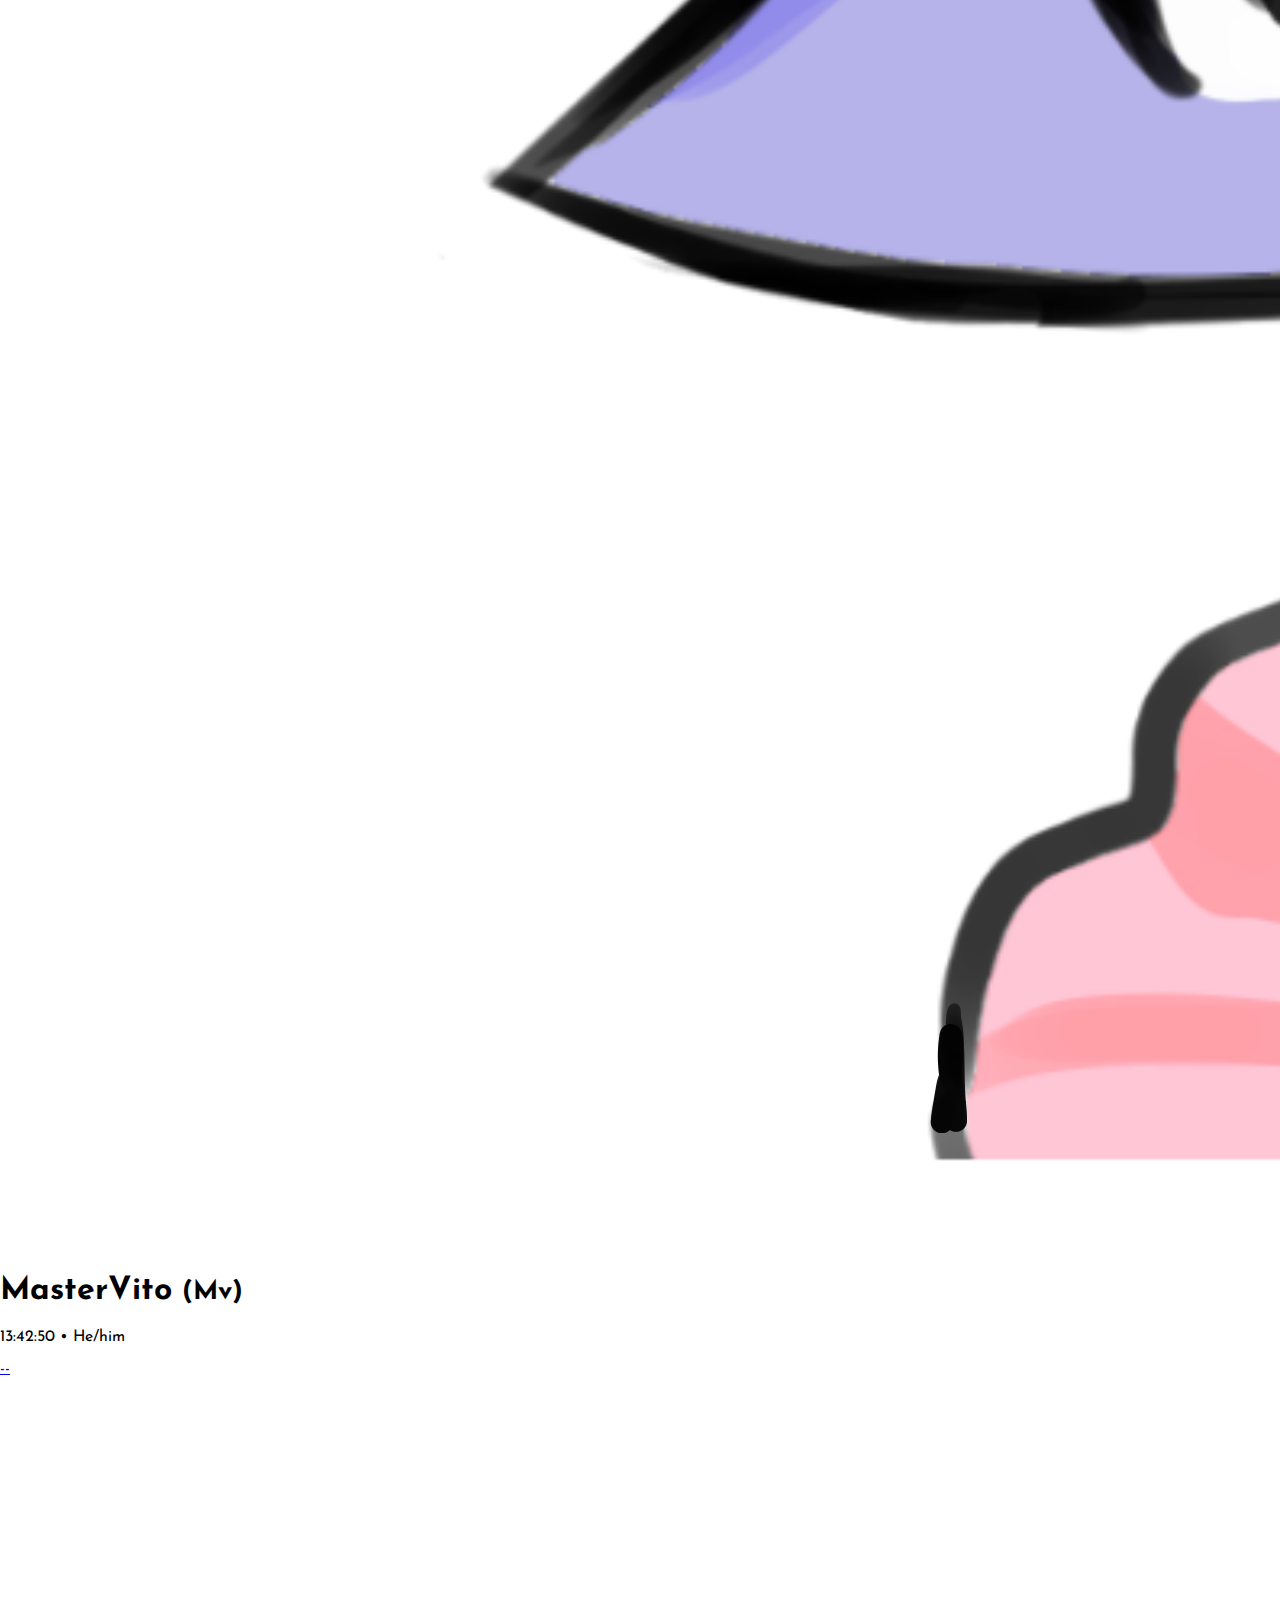
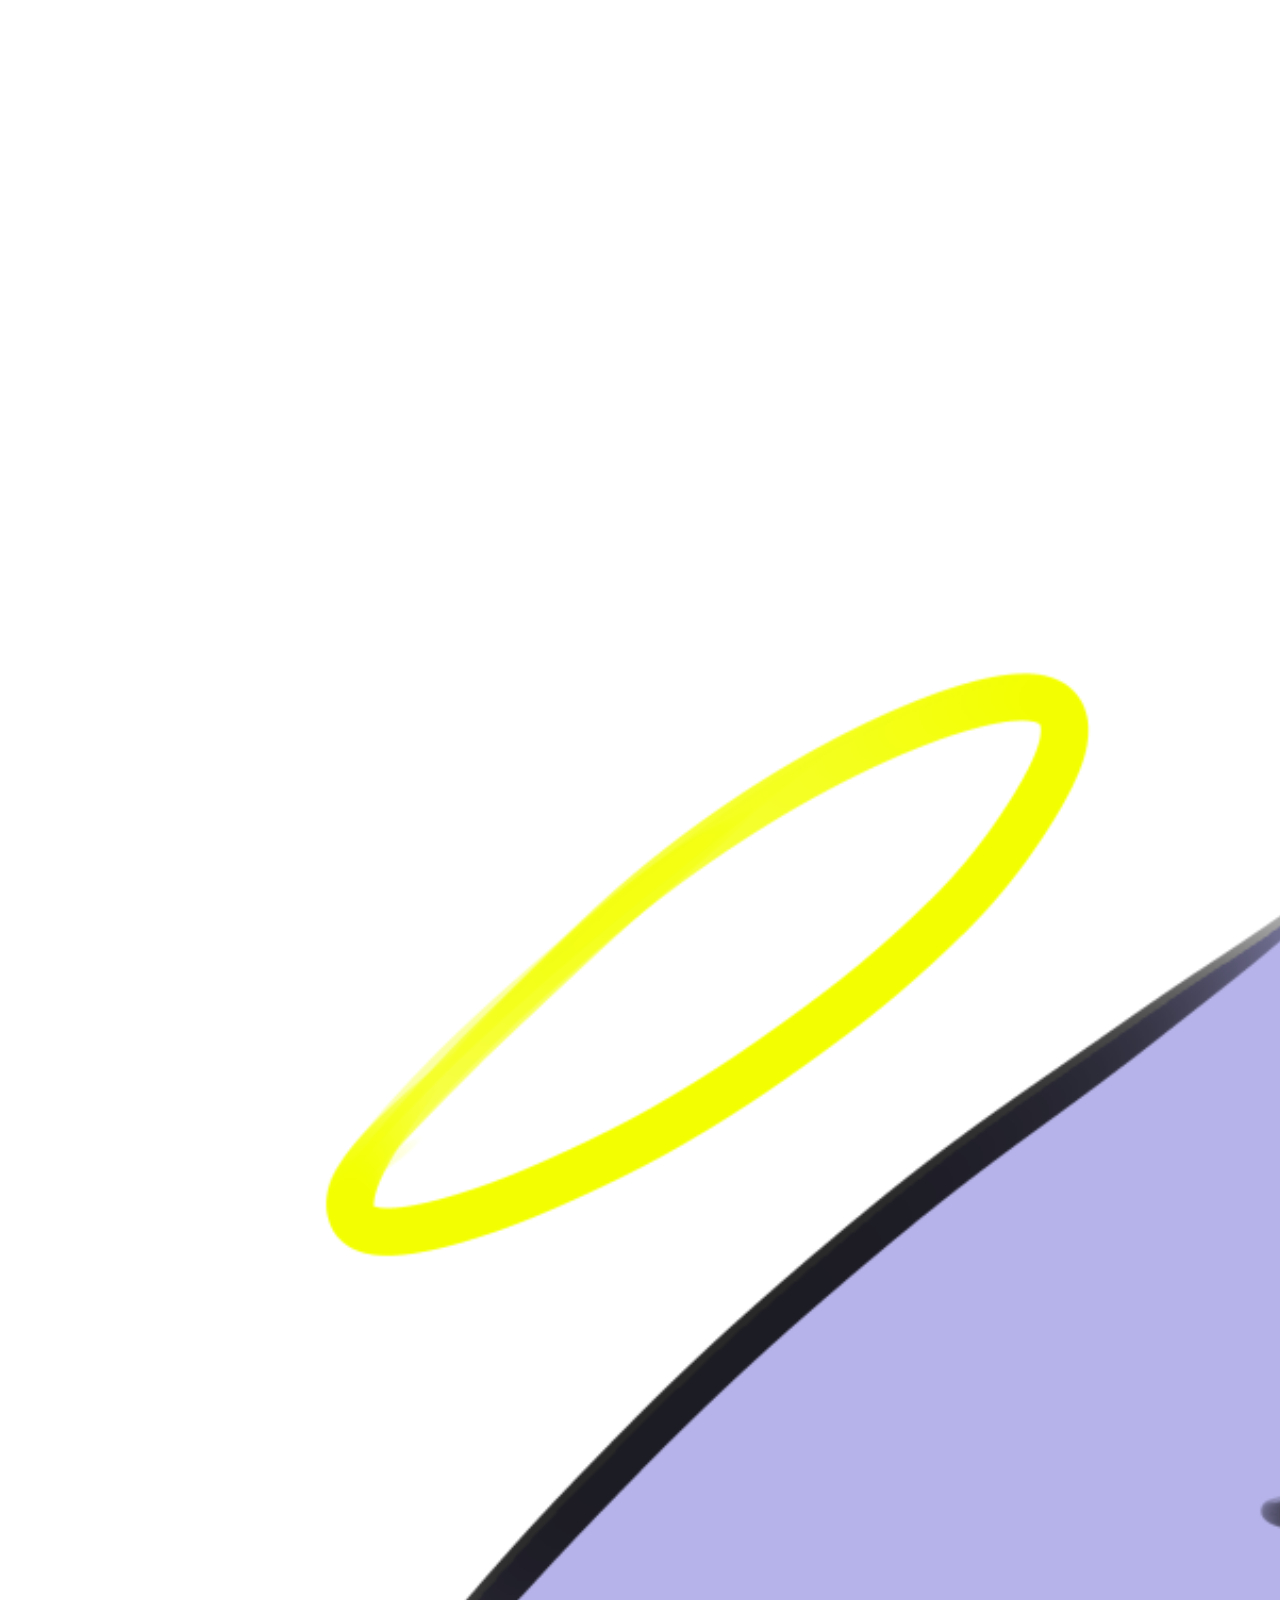
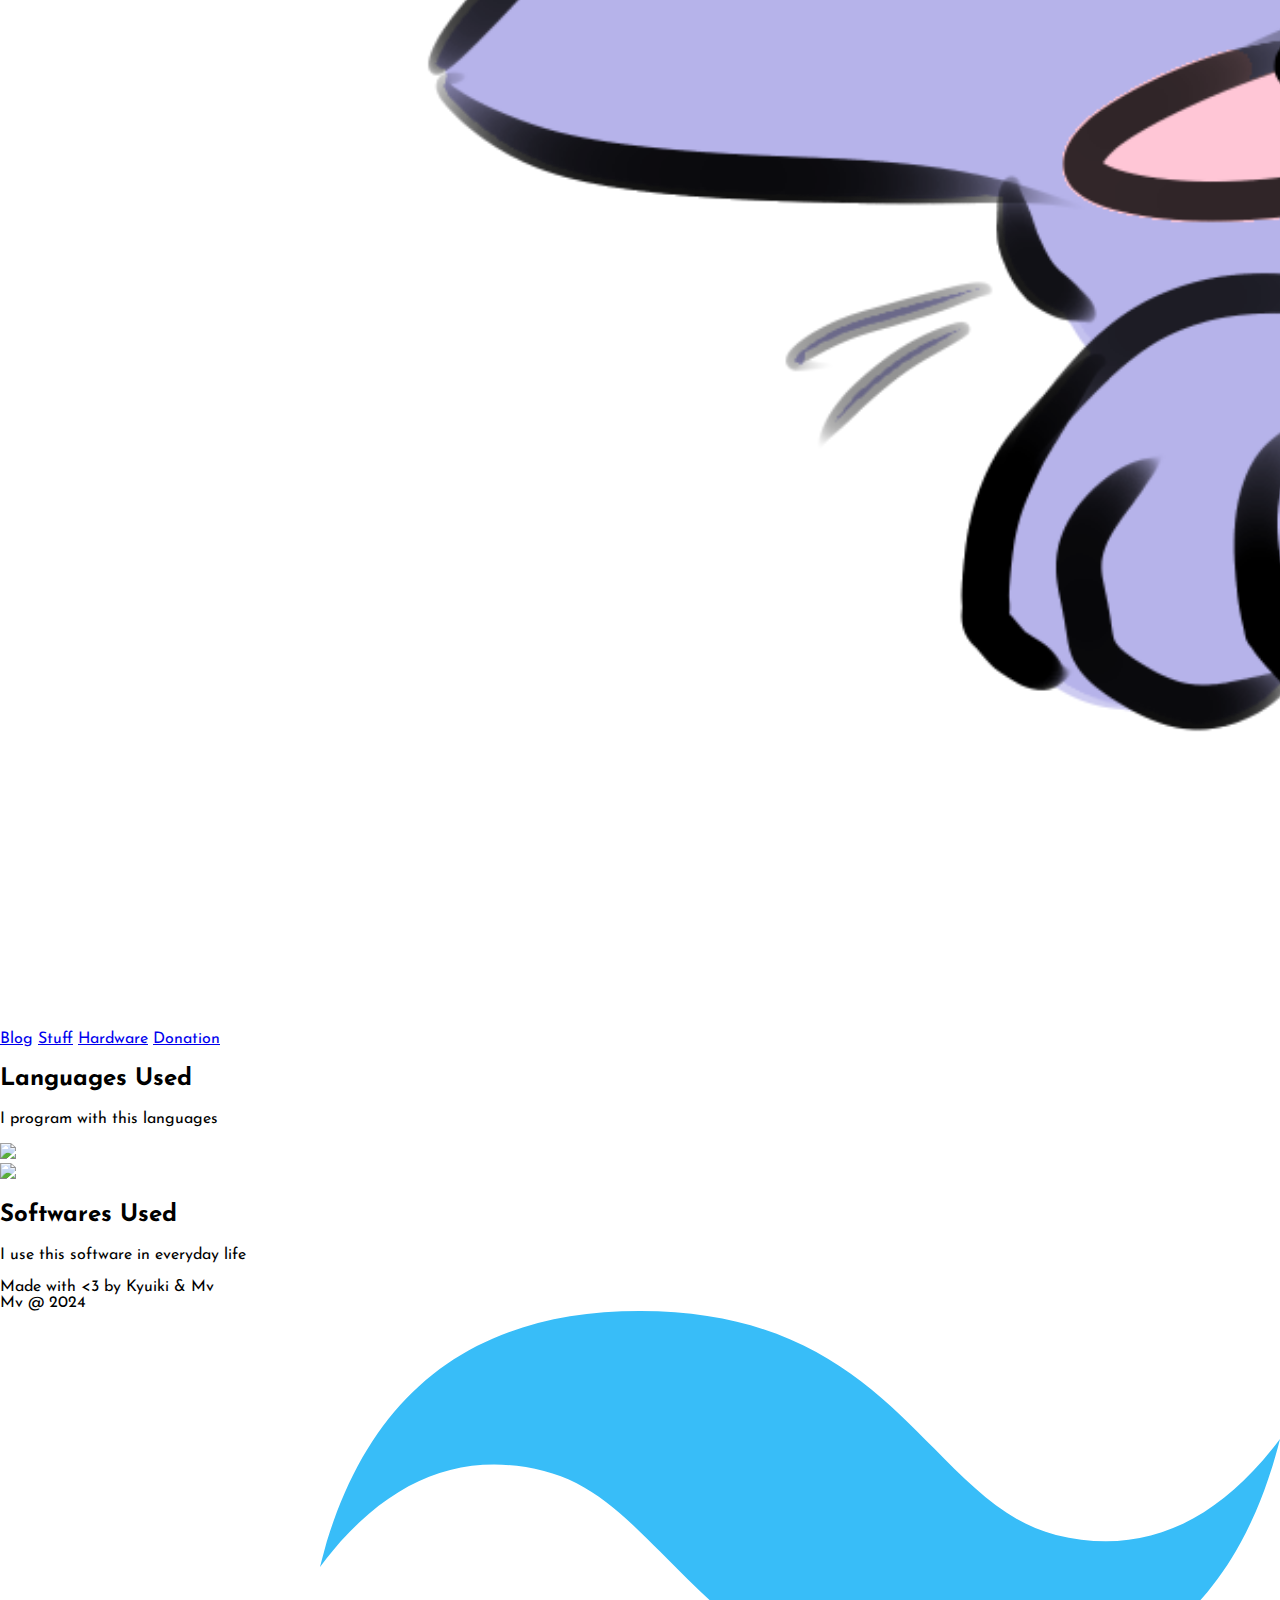
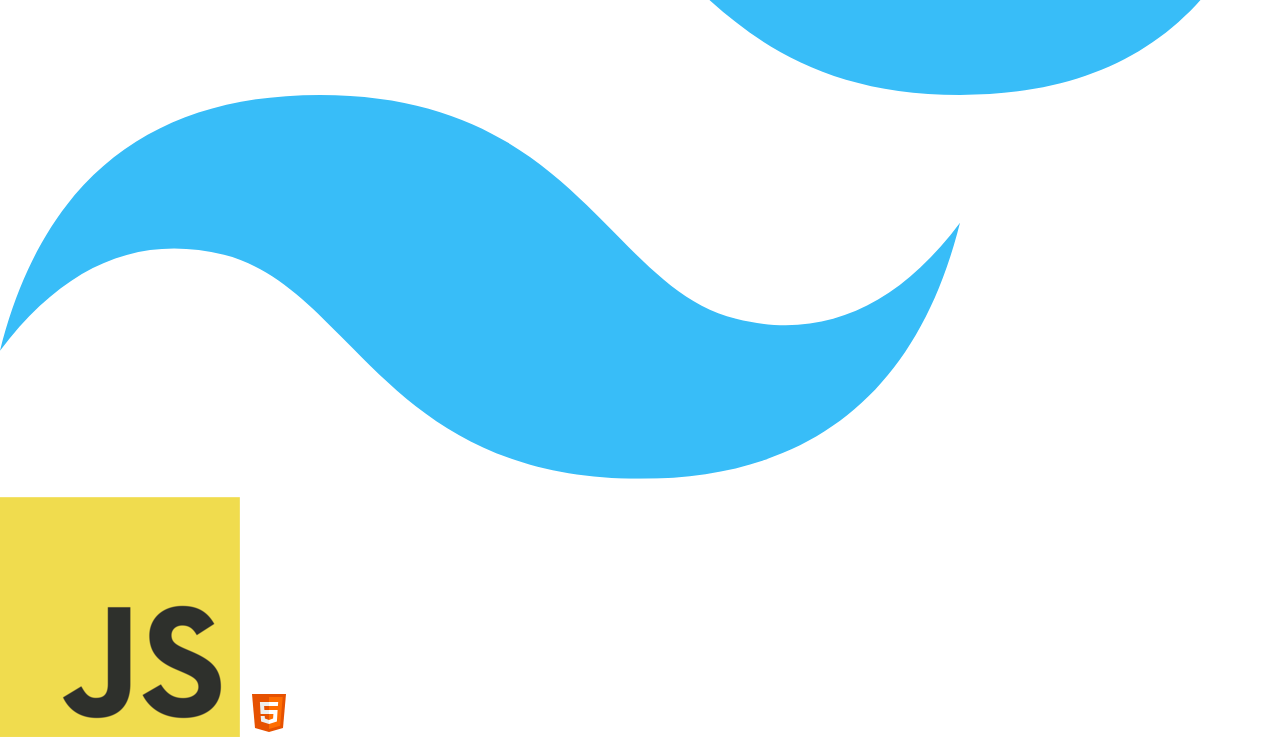
==== commit 65831d6e: "SEO image fix - send help please" ====
--- a/index.html
+++ b/index.html
@@ -9,7 +9,7 @@
     <meta property="og:title" content="MasterVito's Personal Site" />
     <meta property="og:description" content="youre a goober :3">
     <meta property="og:url" content="https://mvaop.ir" />
-    <meta property="og:image" content="files/sleepy.png" />
+    <meta property="og:image" content="/files/sleepy.png" />
     <meta property="og:image:alt" content="Yup Thats me >:3" />
     <link rel="icon" type="image/png" href="files/vwv.png">
     <link rel="canonical" href="https://mvaop.ir" />
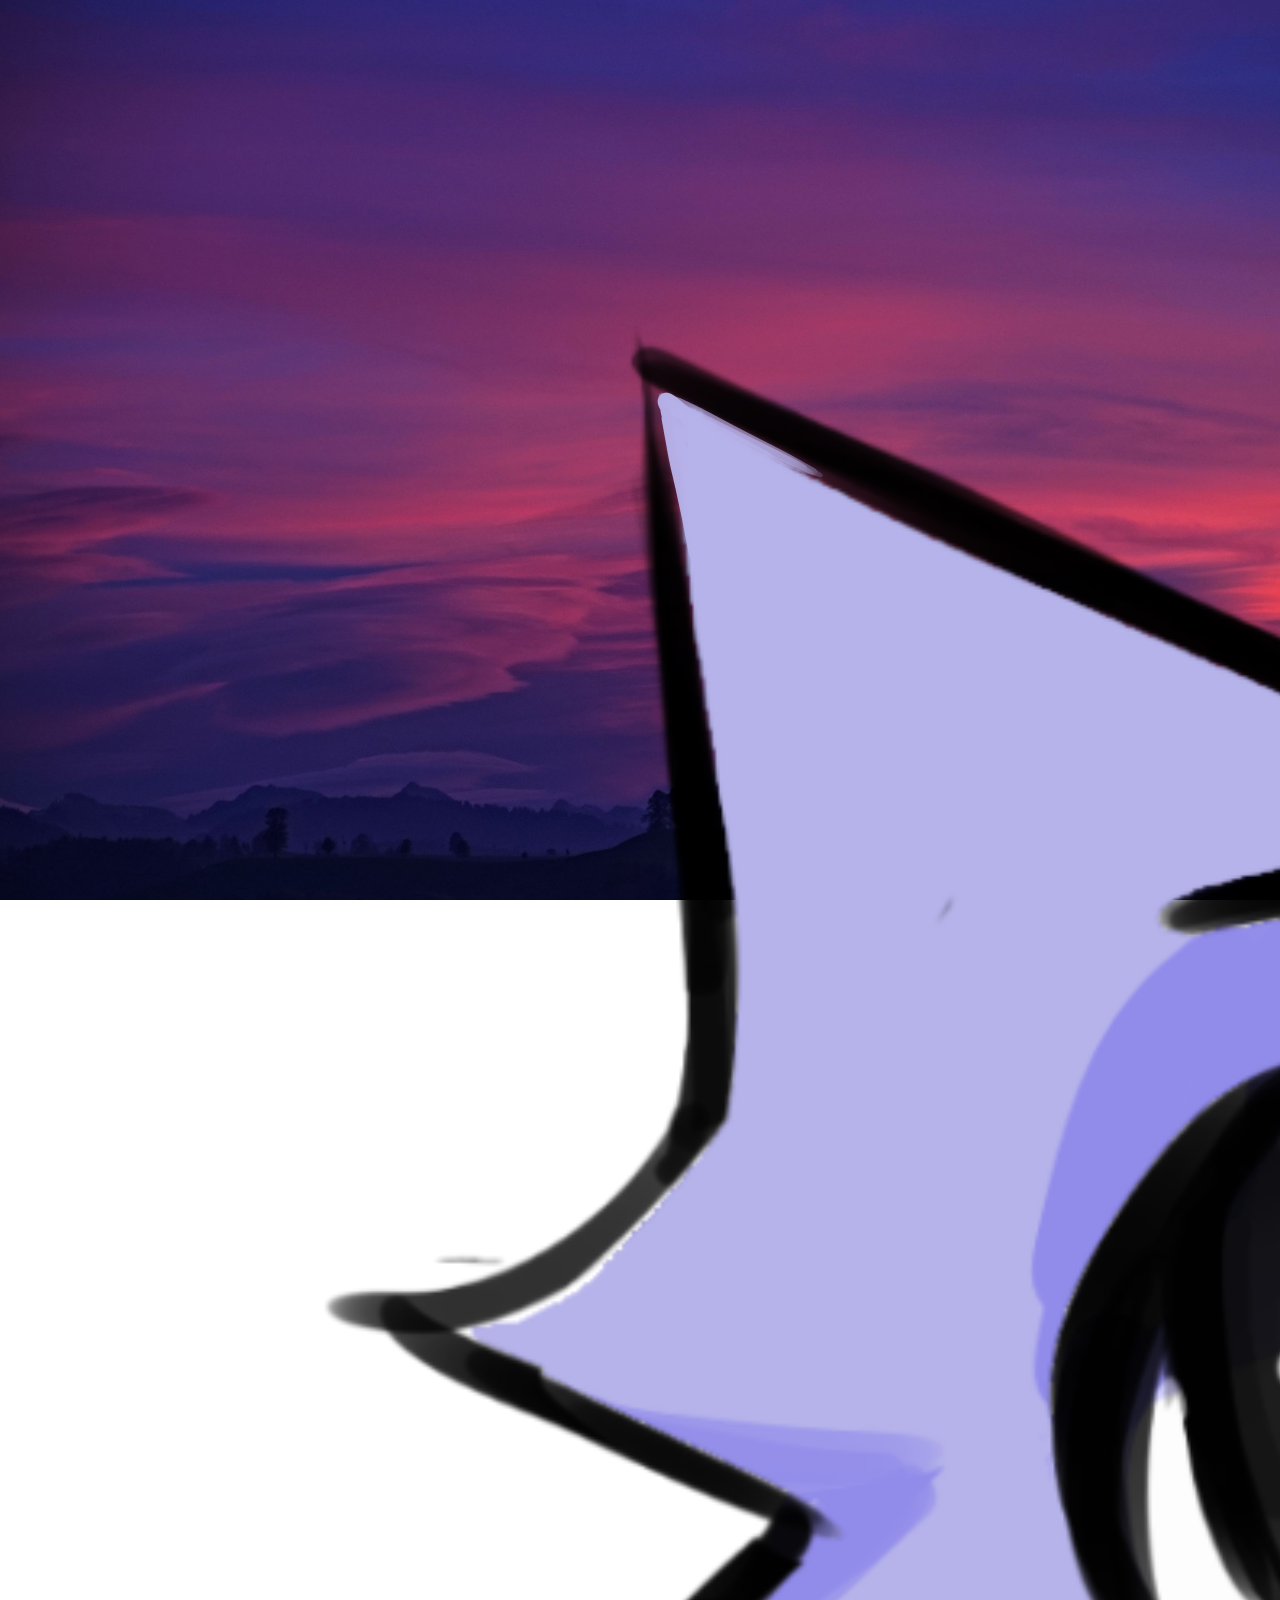
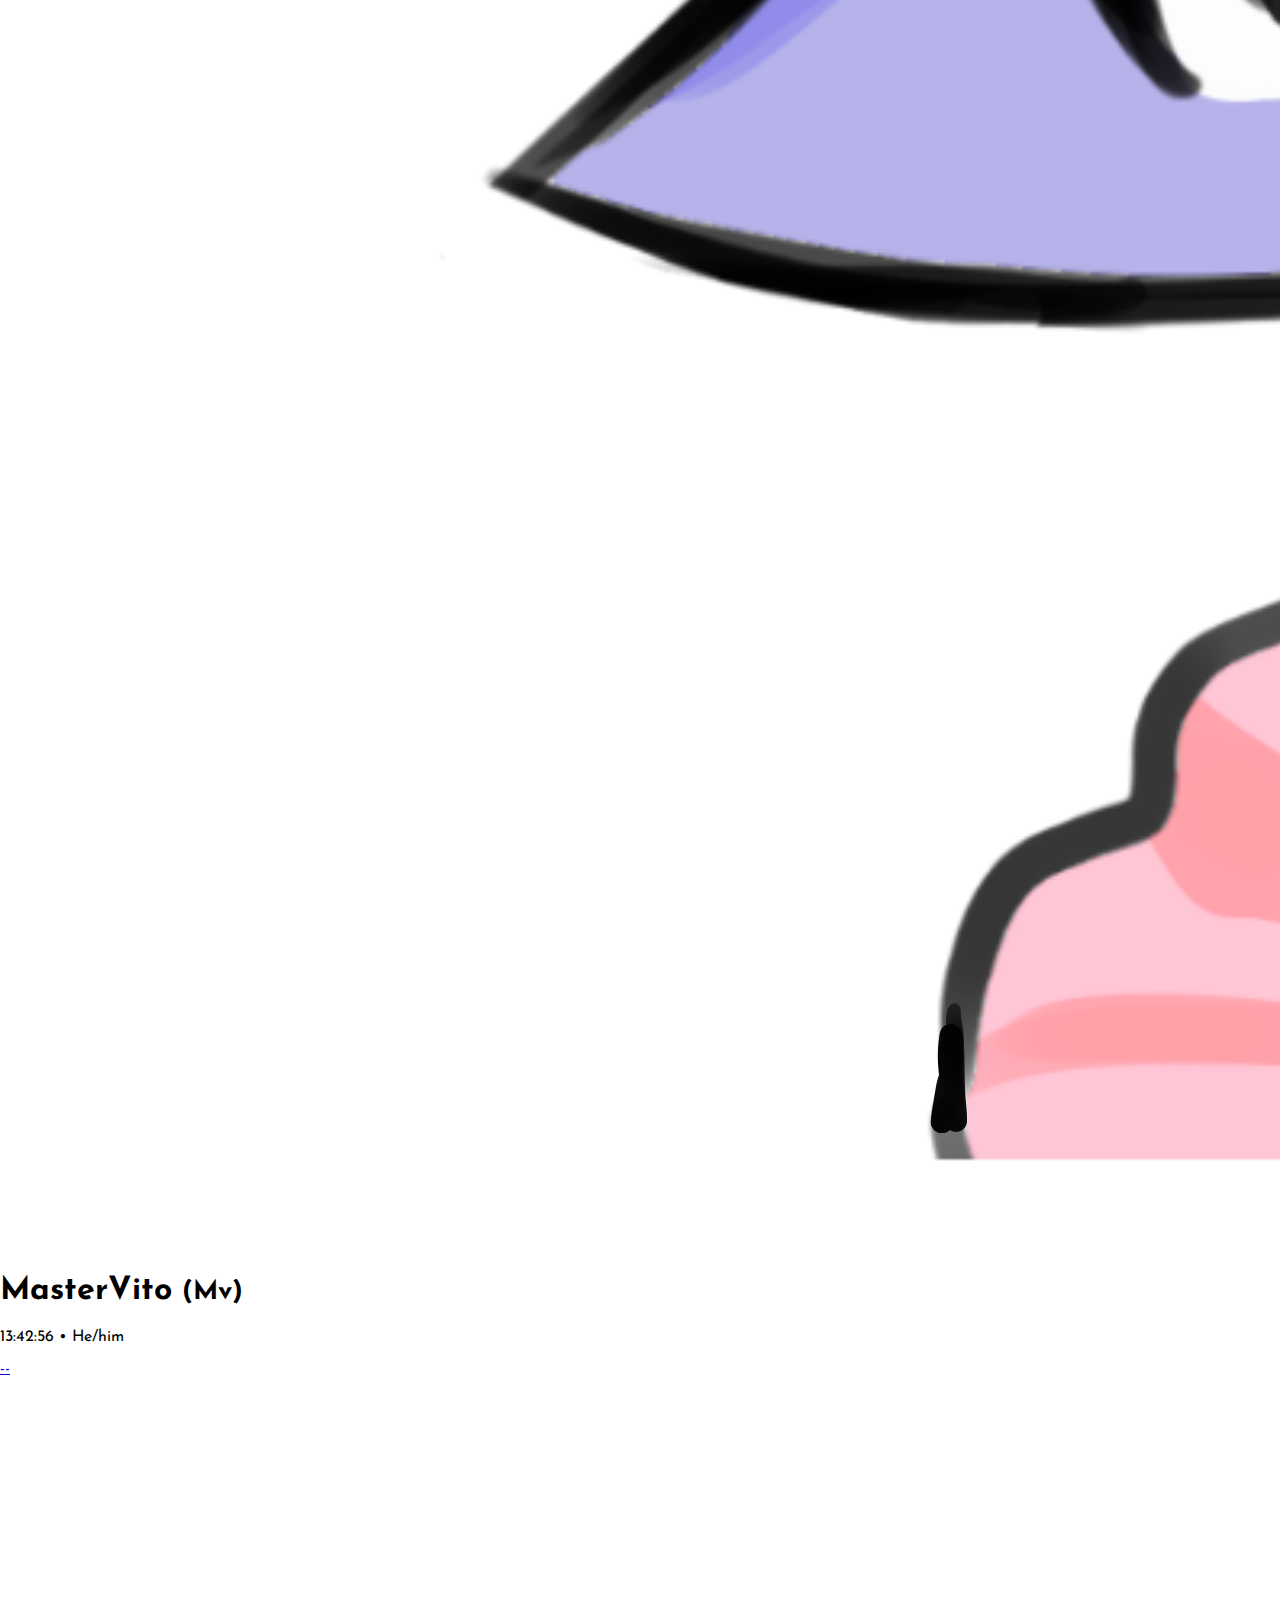
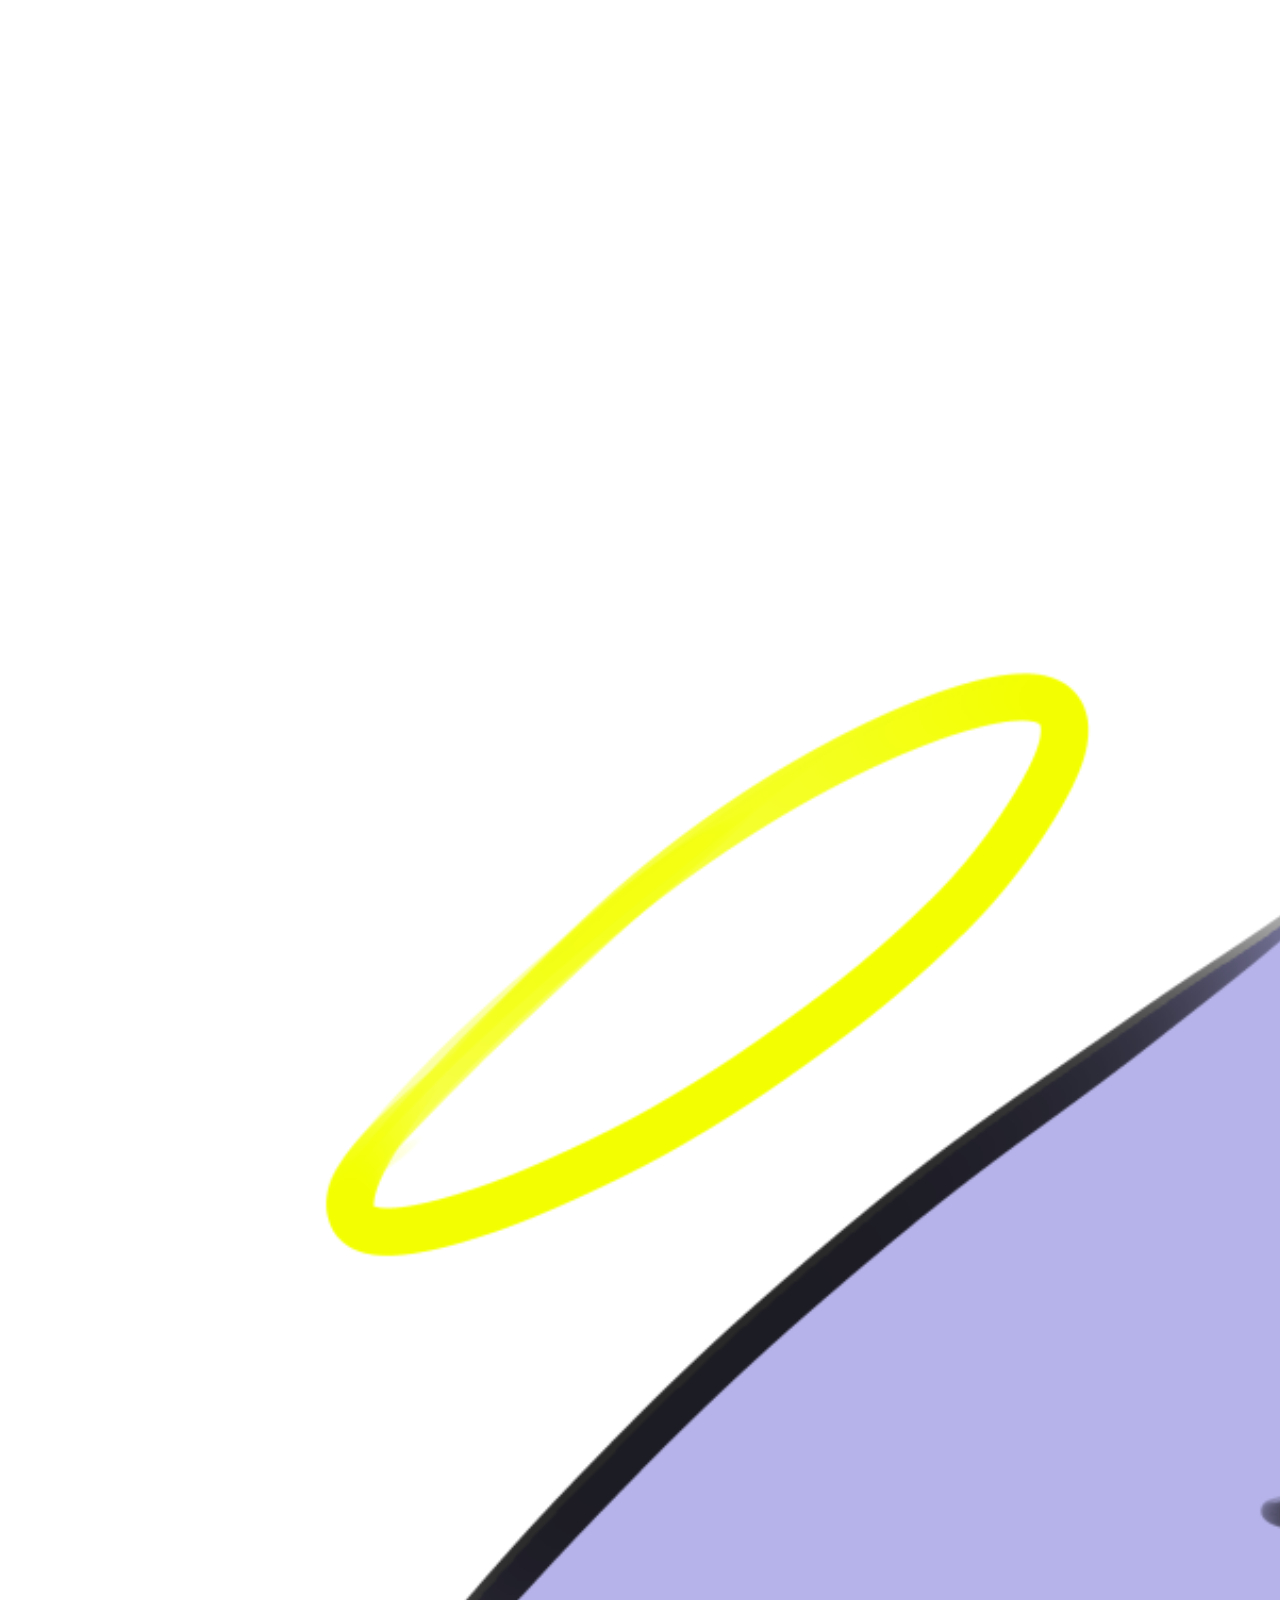
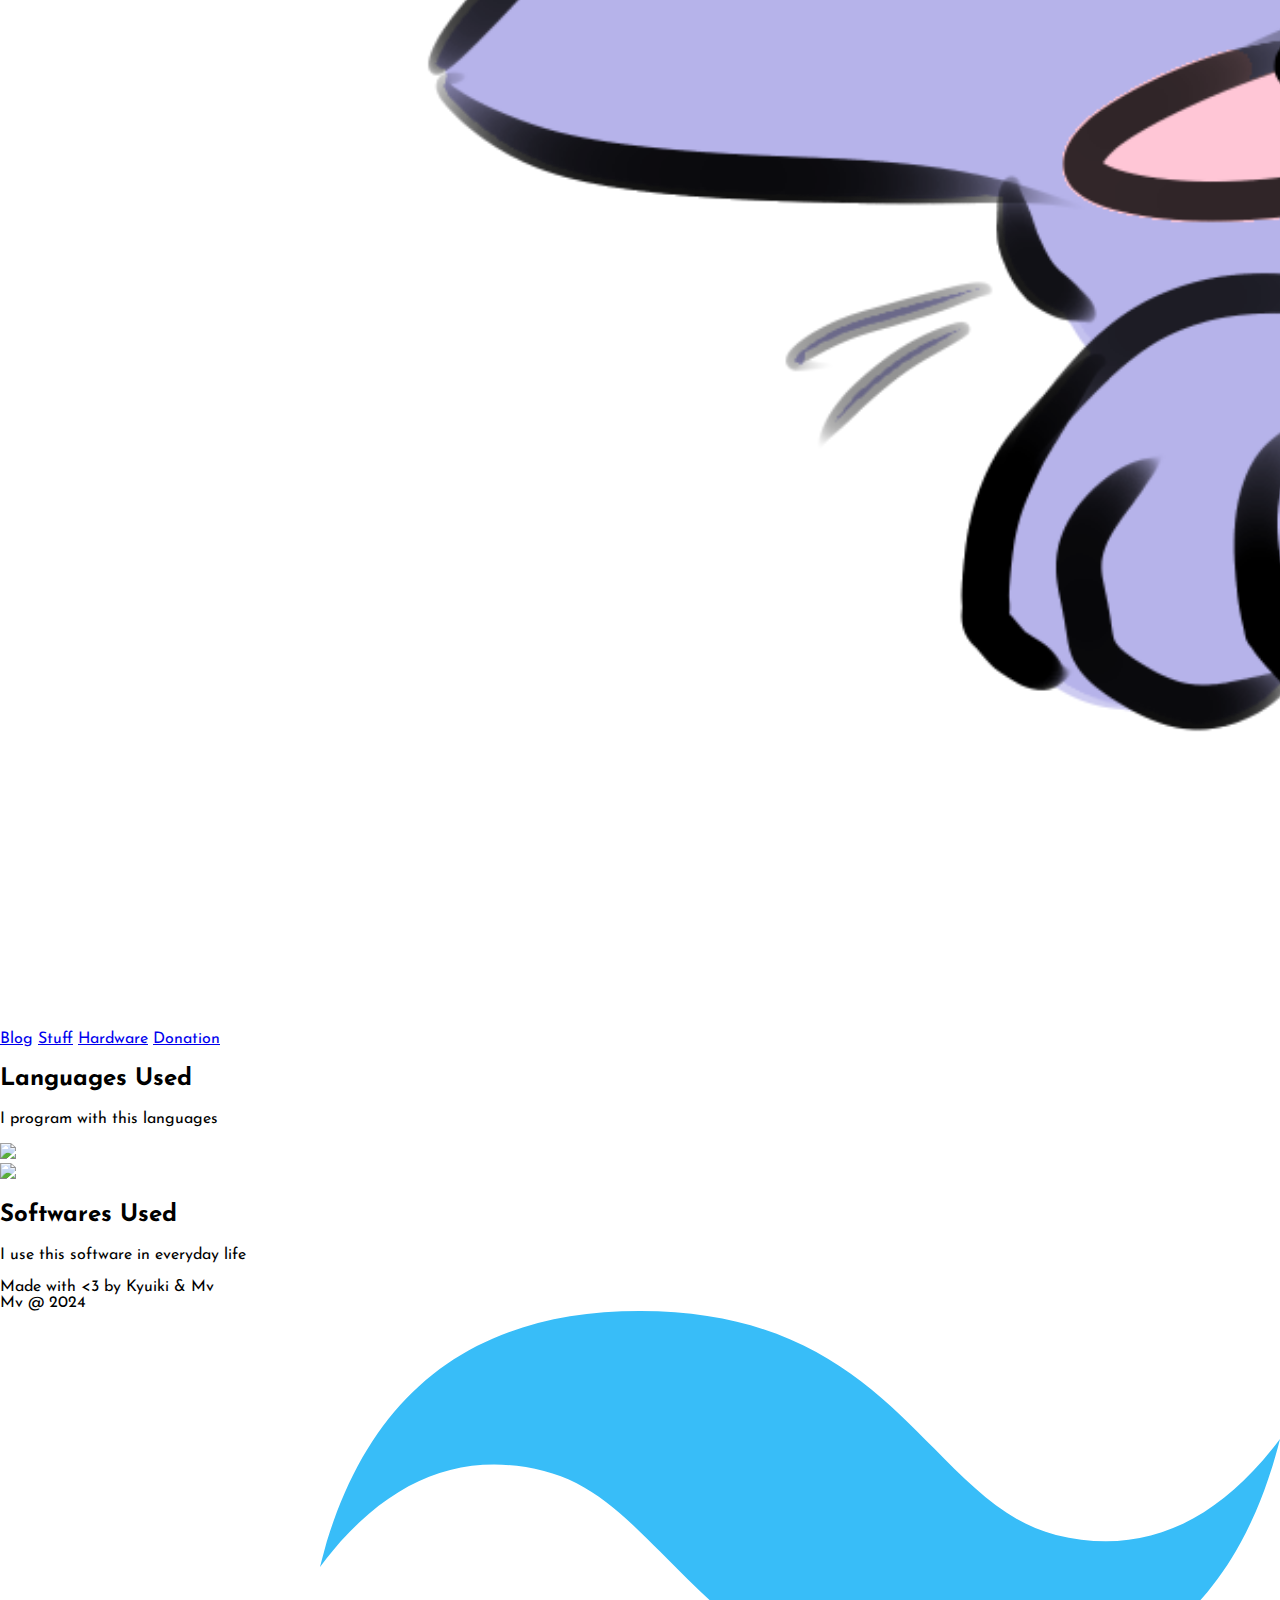
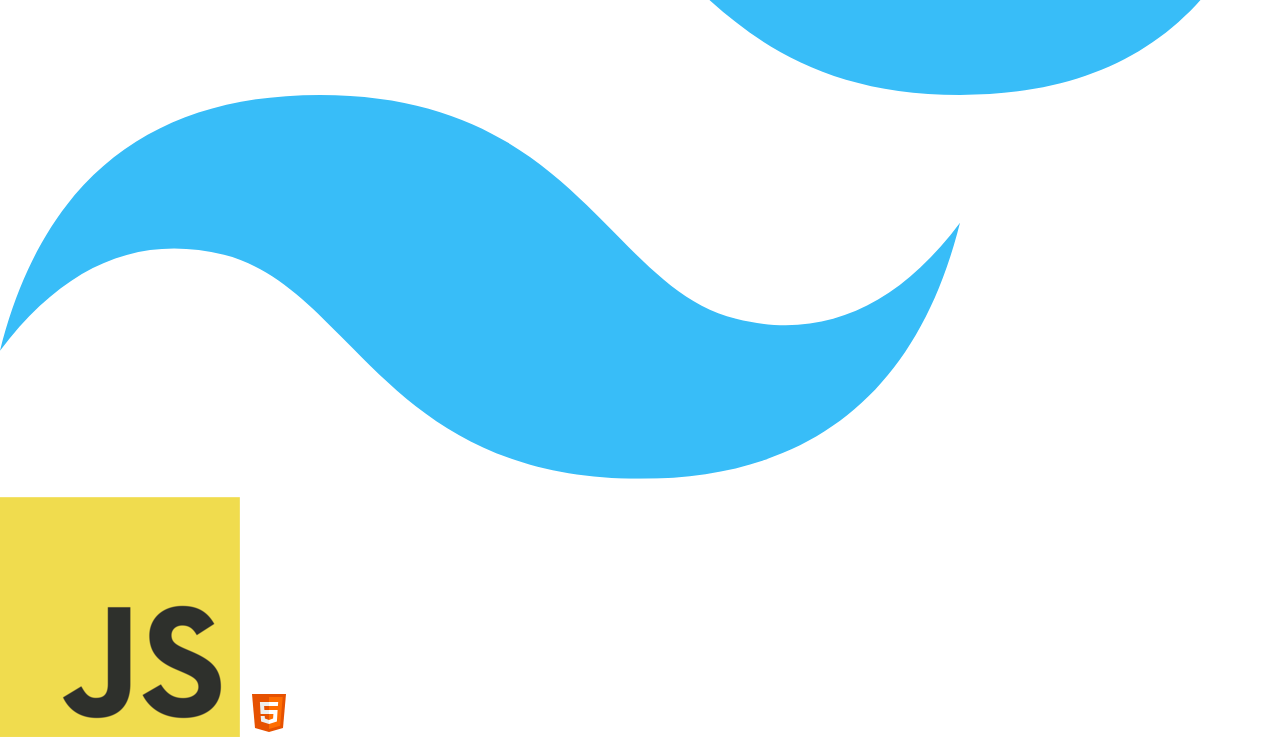
==== commit c4d5f823: "zaza - kms" ====
--- a/index.html
+++ b/index.html
@@ -7,7 +7,7 @@
     <meta name="robots" content="index,follow" />
     <meta name="theme-color" content="#c2b0db" />
     <meta property="og:title" content="MasterVito's Personal Site" />
-    <meta property="og:description" content="youre a goober :3">
+    <meta property="og:description" content="you're a goober :3">
     <meta property="og:url" content="https://mvaop.ir" />
     <meta property="og:image" content="/files/sleepy.png" />
     <meta property="og:image:alt" content="Yup Thats me >:3" />
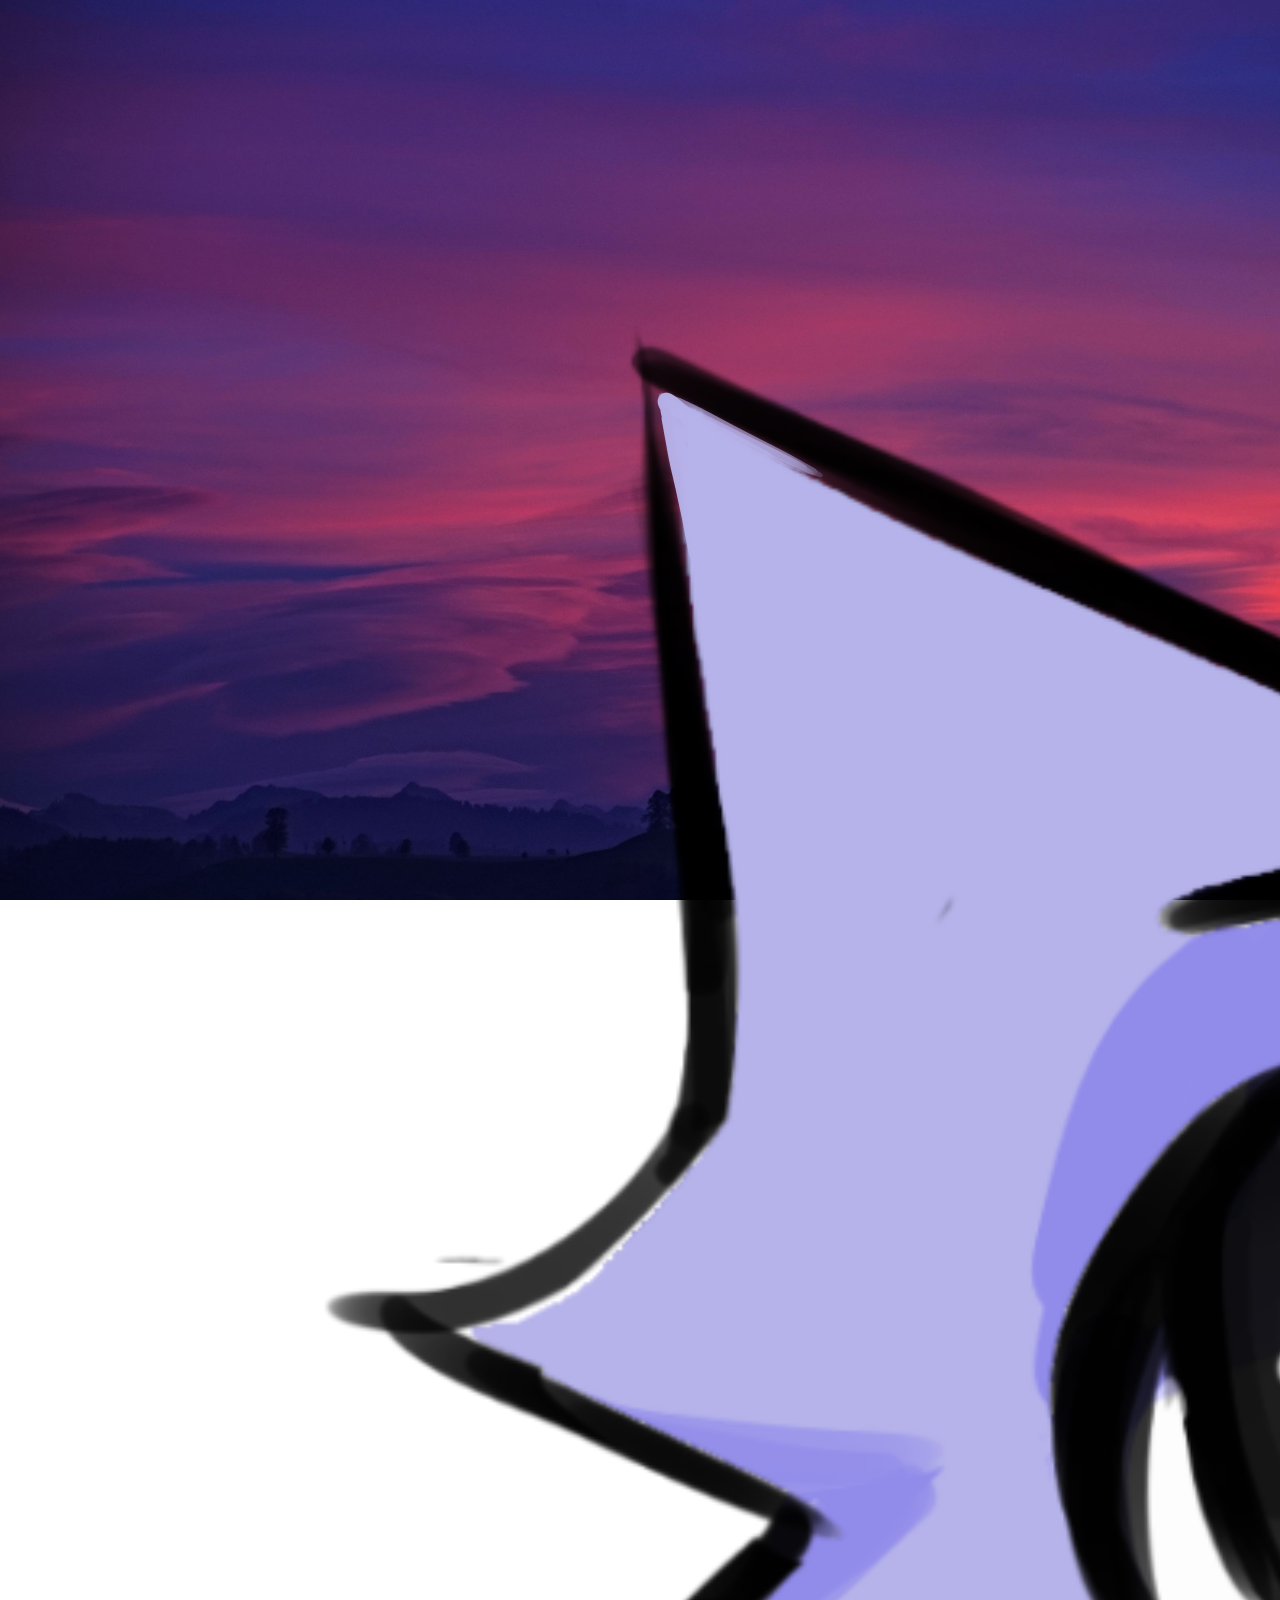
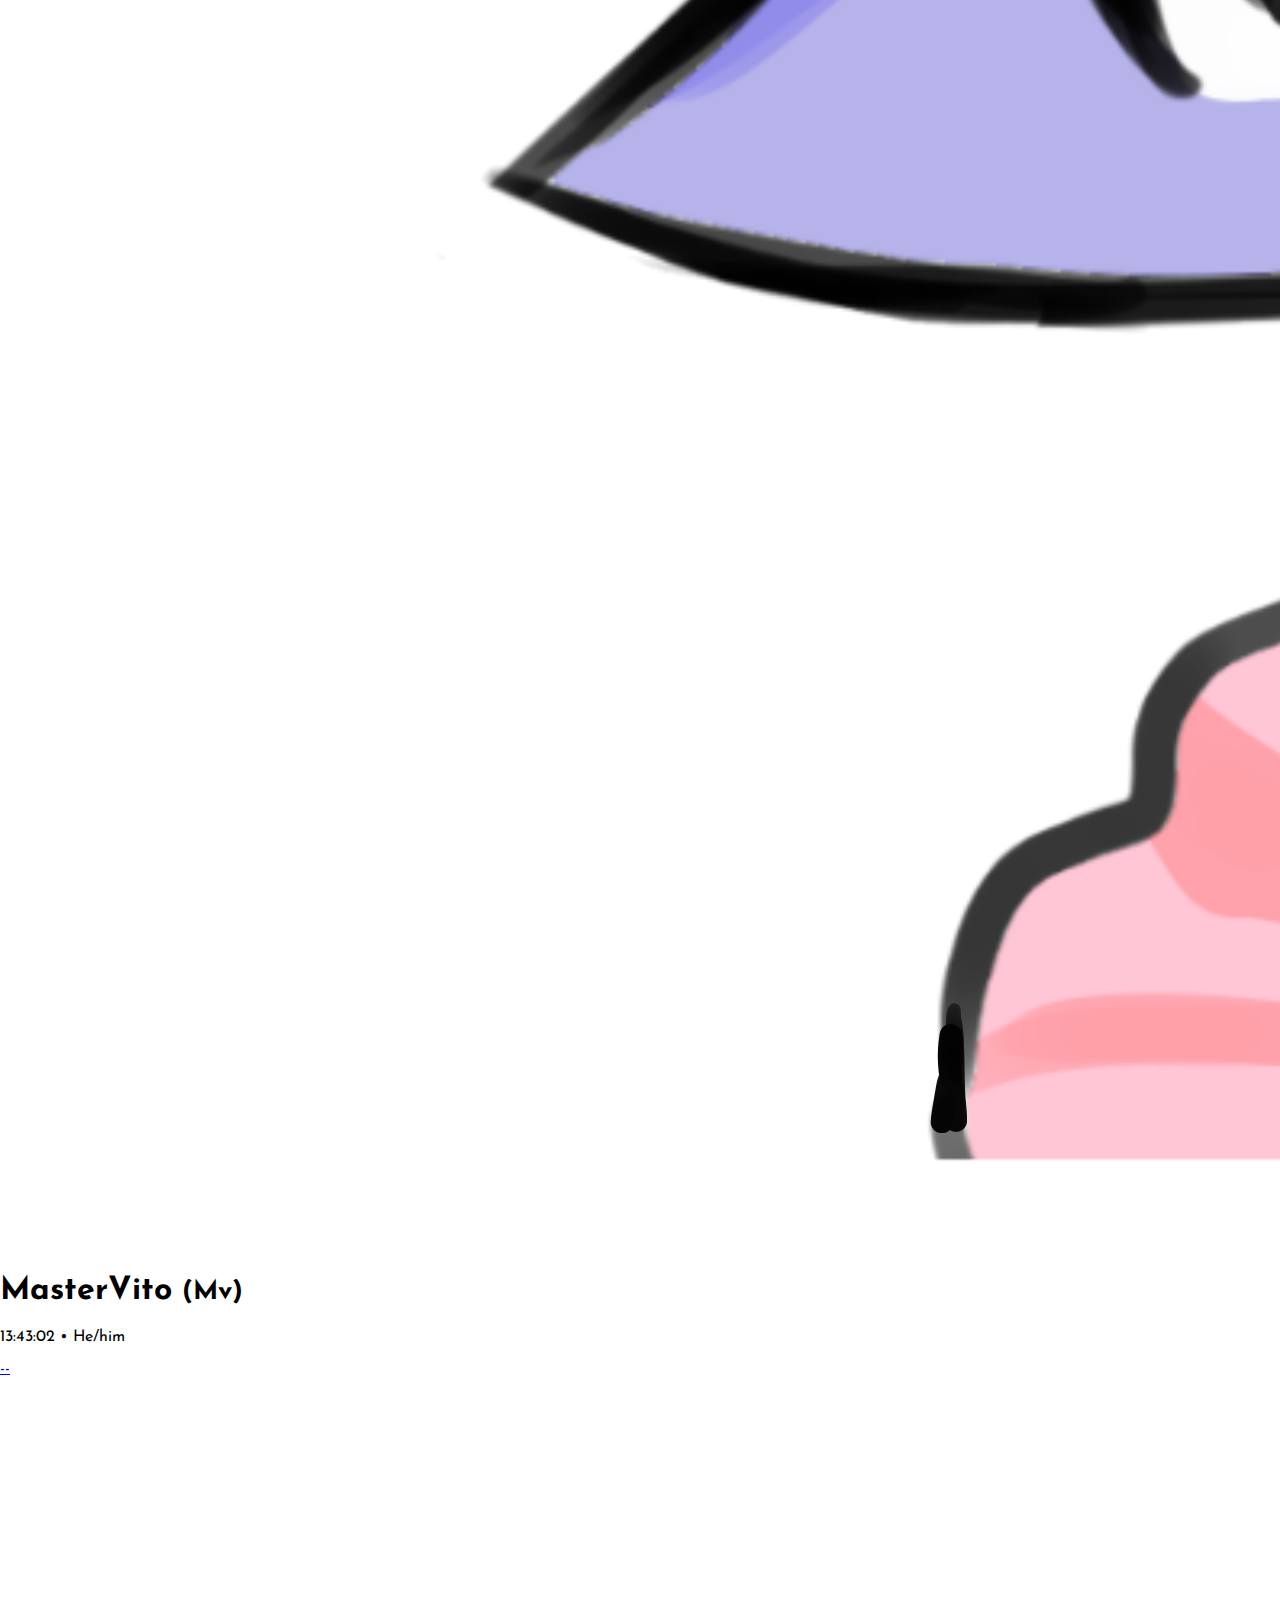
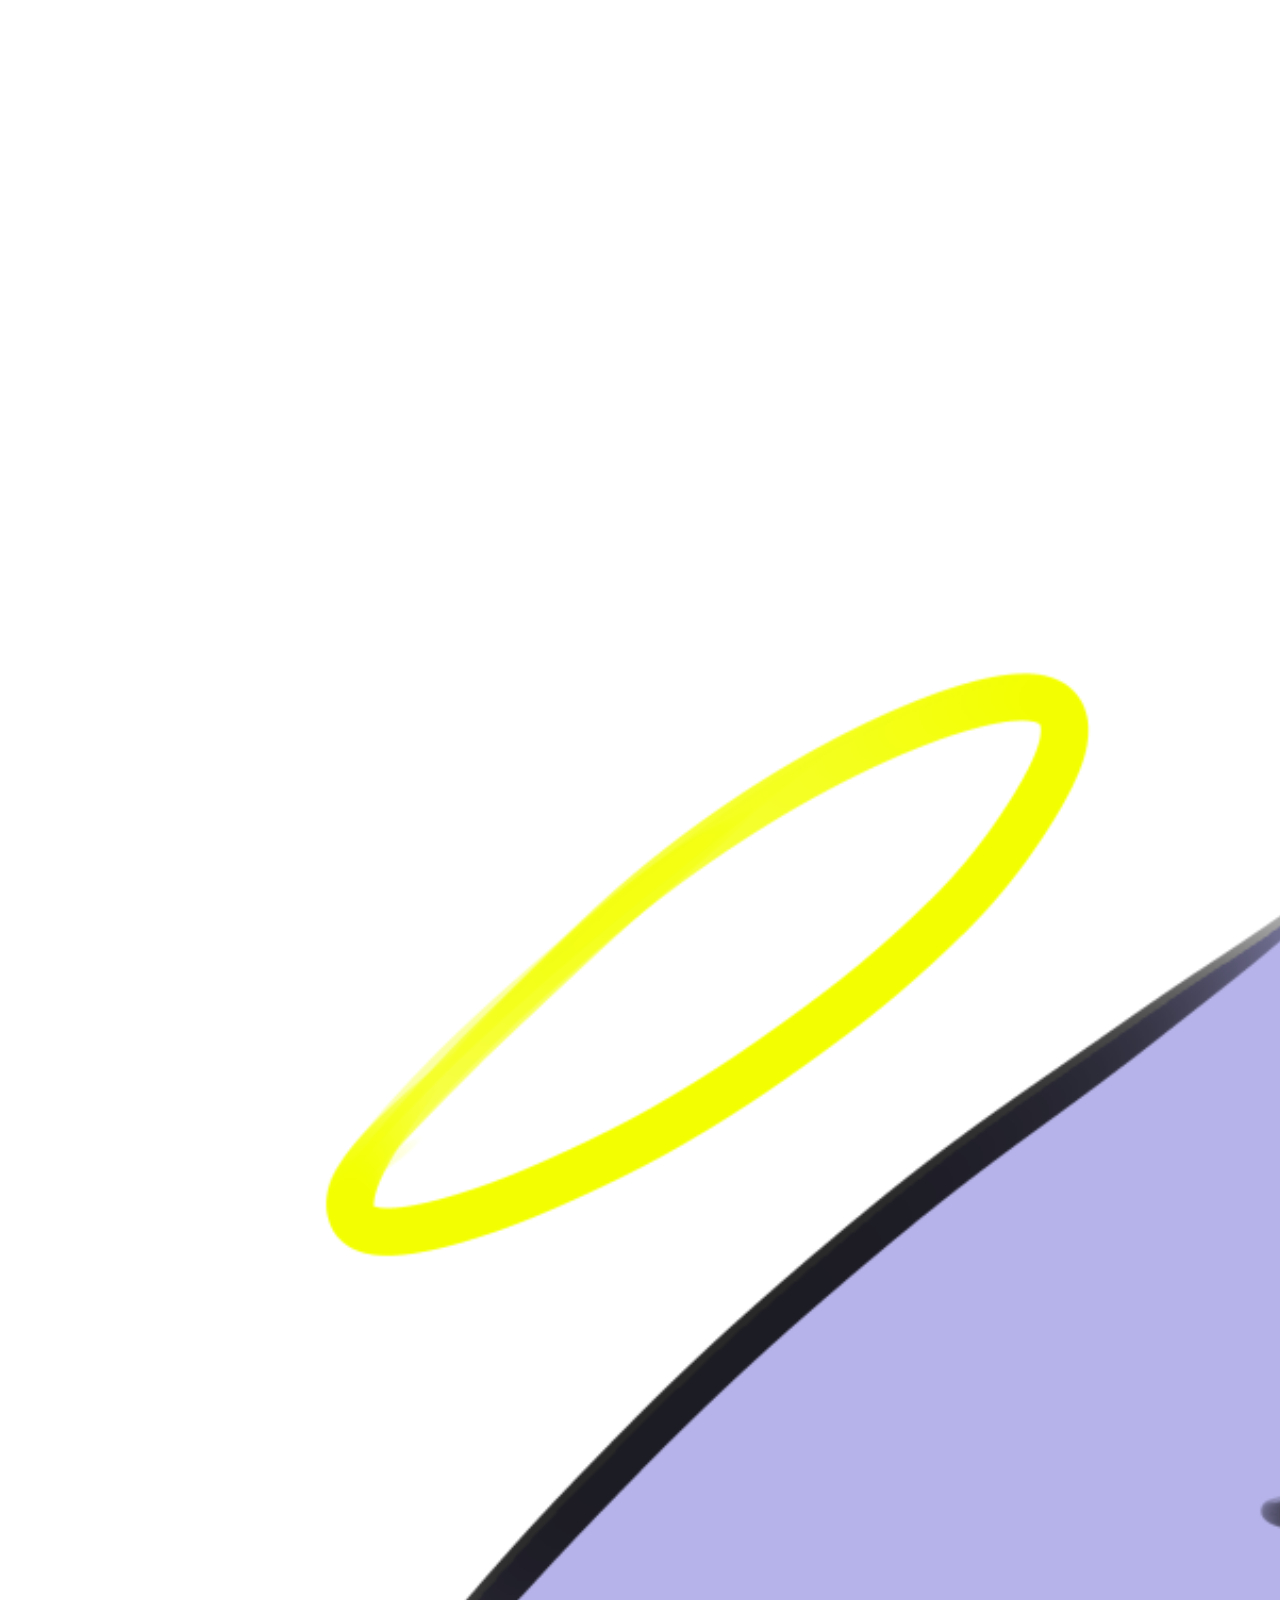
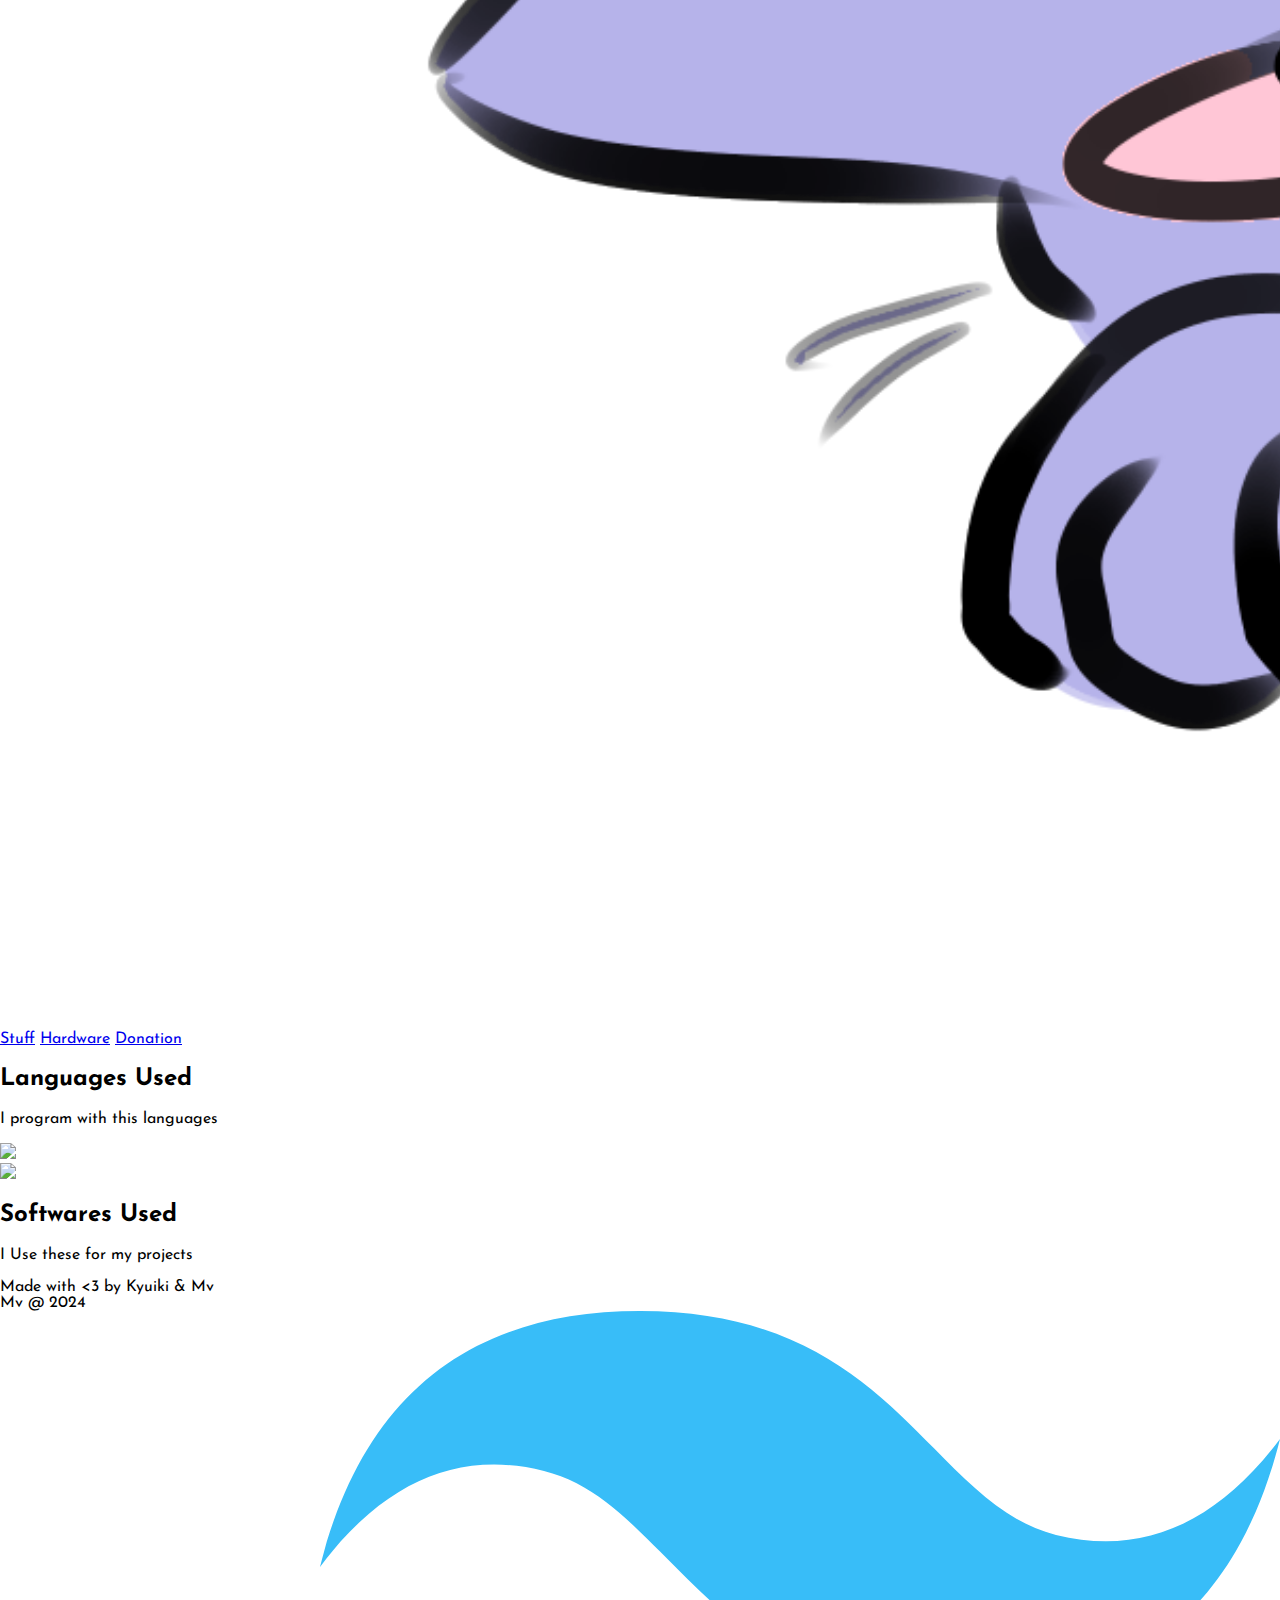
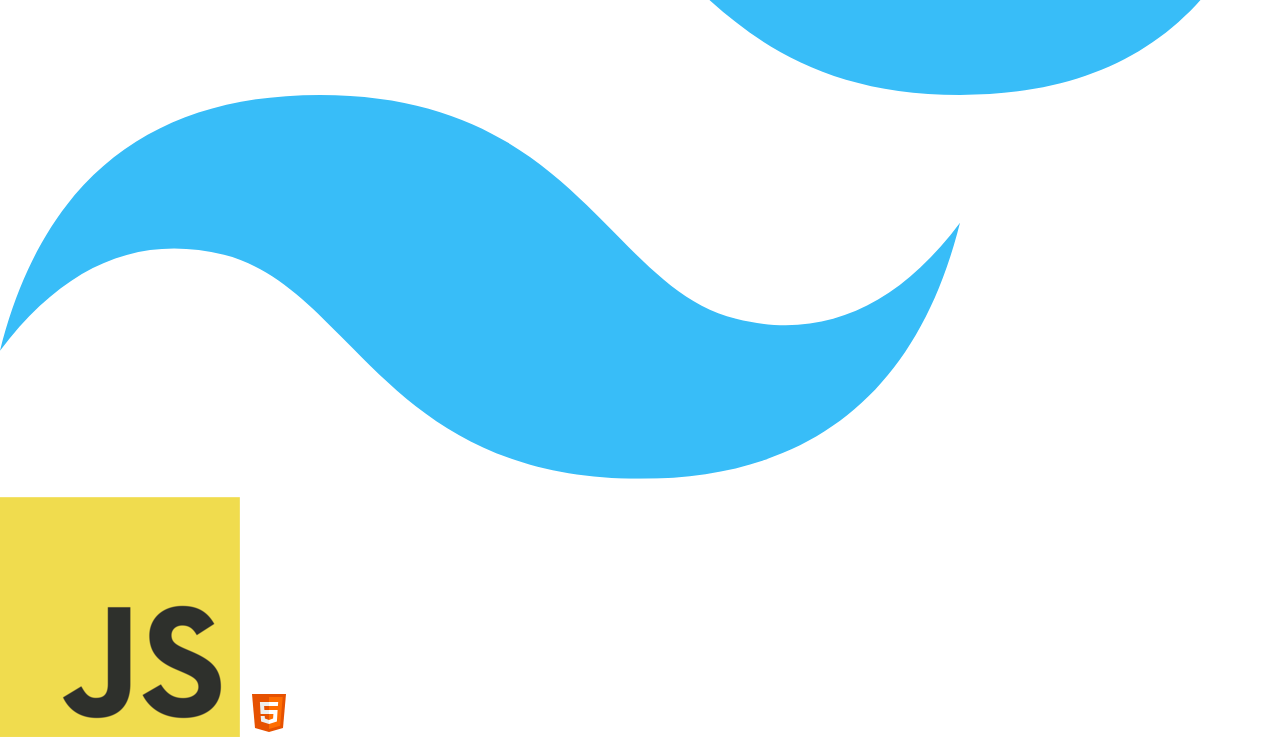
==== commit eedfa337: "removed blog cuz no" ====
--- a/index.html
+++ b/index.html
@@ -52,7 +52,6 @@
         <div
           class="flex gap-2 p-2 shadow-md bg-pink-400 bg-opacity-60 backdrop-blur-md mt-4 mb-20 rounded md:font-bold"
         >
-        <a href="blog.html" class="w-full bg-white bg-opacity-50 px-4 py-2 rounded shadow text-center min-w-[96px] transition duration-300 ease-in-out transform hover:scale-105 hover:bg-opacity-75 hover:text-gray-900">Blog</a>
 
         <a href="stuff.html" class="w-full bg-white bg-opacity-50 px-4 py-2 rounded shadow text-center min-w-[96px] transition duration-300 ease-in-out transform hover:scale-105 hover:bg-opacity-75 hover:text-gray-900">Stuff</a>
 
@@ -62,7 +61,7 @@
 
             </a
           >
-          <a href="https://coffeebede.com/mv" class="w-full bg-white bg-opacity-50 px-4 py-2 rounded shadow text-center min-w-[96px] transition duration-300 ease-in-out transform hover:scale-105 hover:bg-opacity-75 hover:text-gray-900 hidden sm:inline-block">Donation</a>
+          <a href="https://coffeebede.com/mv" class="w-full bg-white bg-opacity-50 px-4 py-2 rounded shadow text-center min-w-[96px] transition duration-300 ease-in-out transform hover:scale-105 hover:bg-opacity-75 hover:text-gray-900">Donation</a>
 
           </a
         >
@@ -89,7 +88,7 @@
           </div>
           <div class="w-full text-right mt-2 sm:mt-0">
             <h2 class="font-bold">Softwares Used</h2>
-            <p class="text-sm">I use this software in everyday life</p>
+            <p class="text-sm">I Use these for my projects</p>
           </div>
         </div>
       </div>
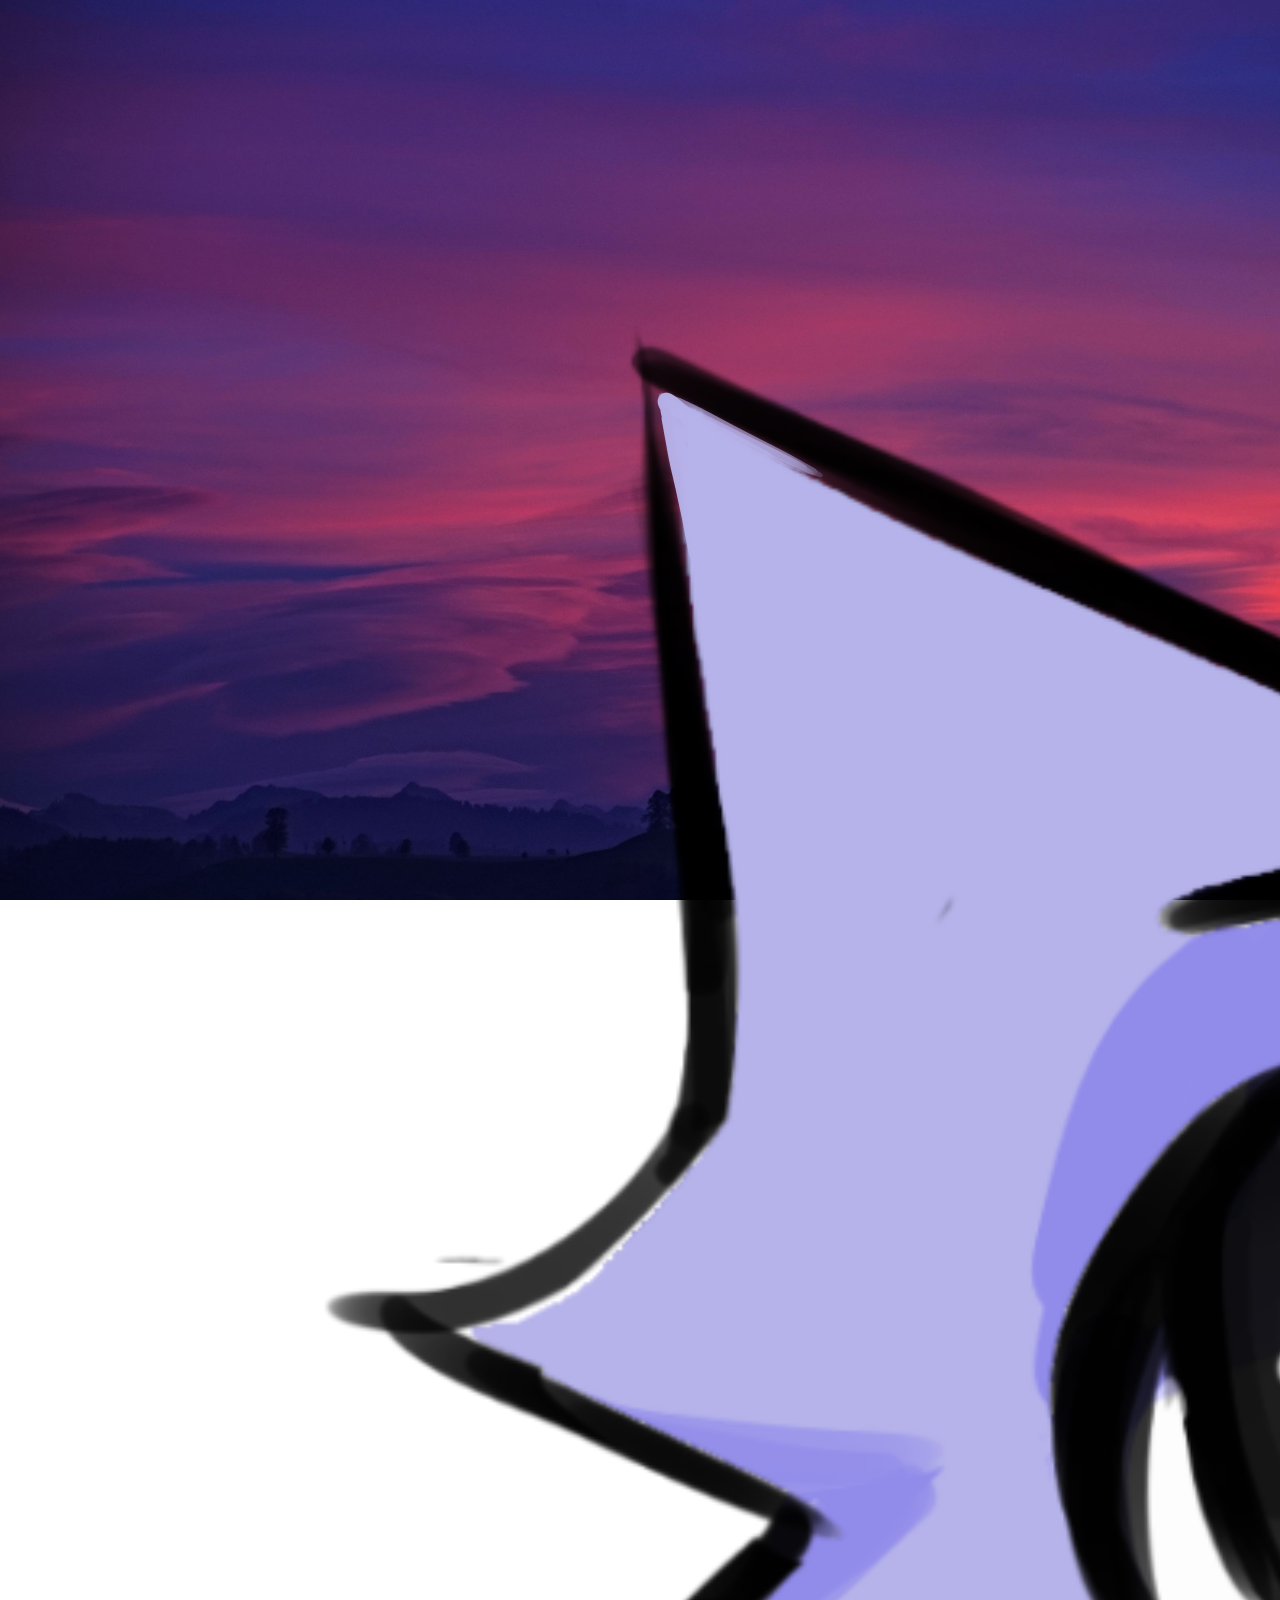
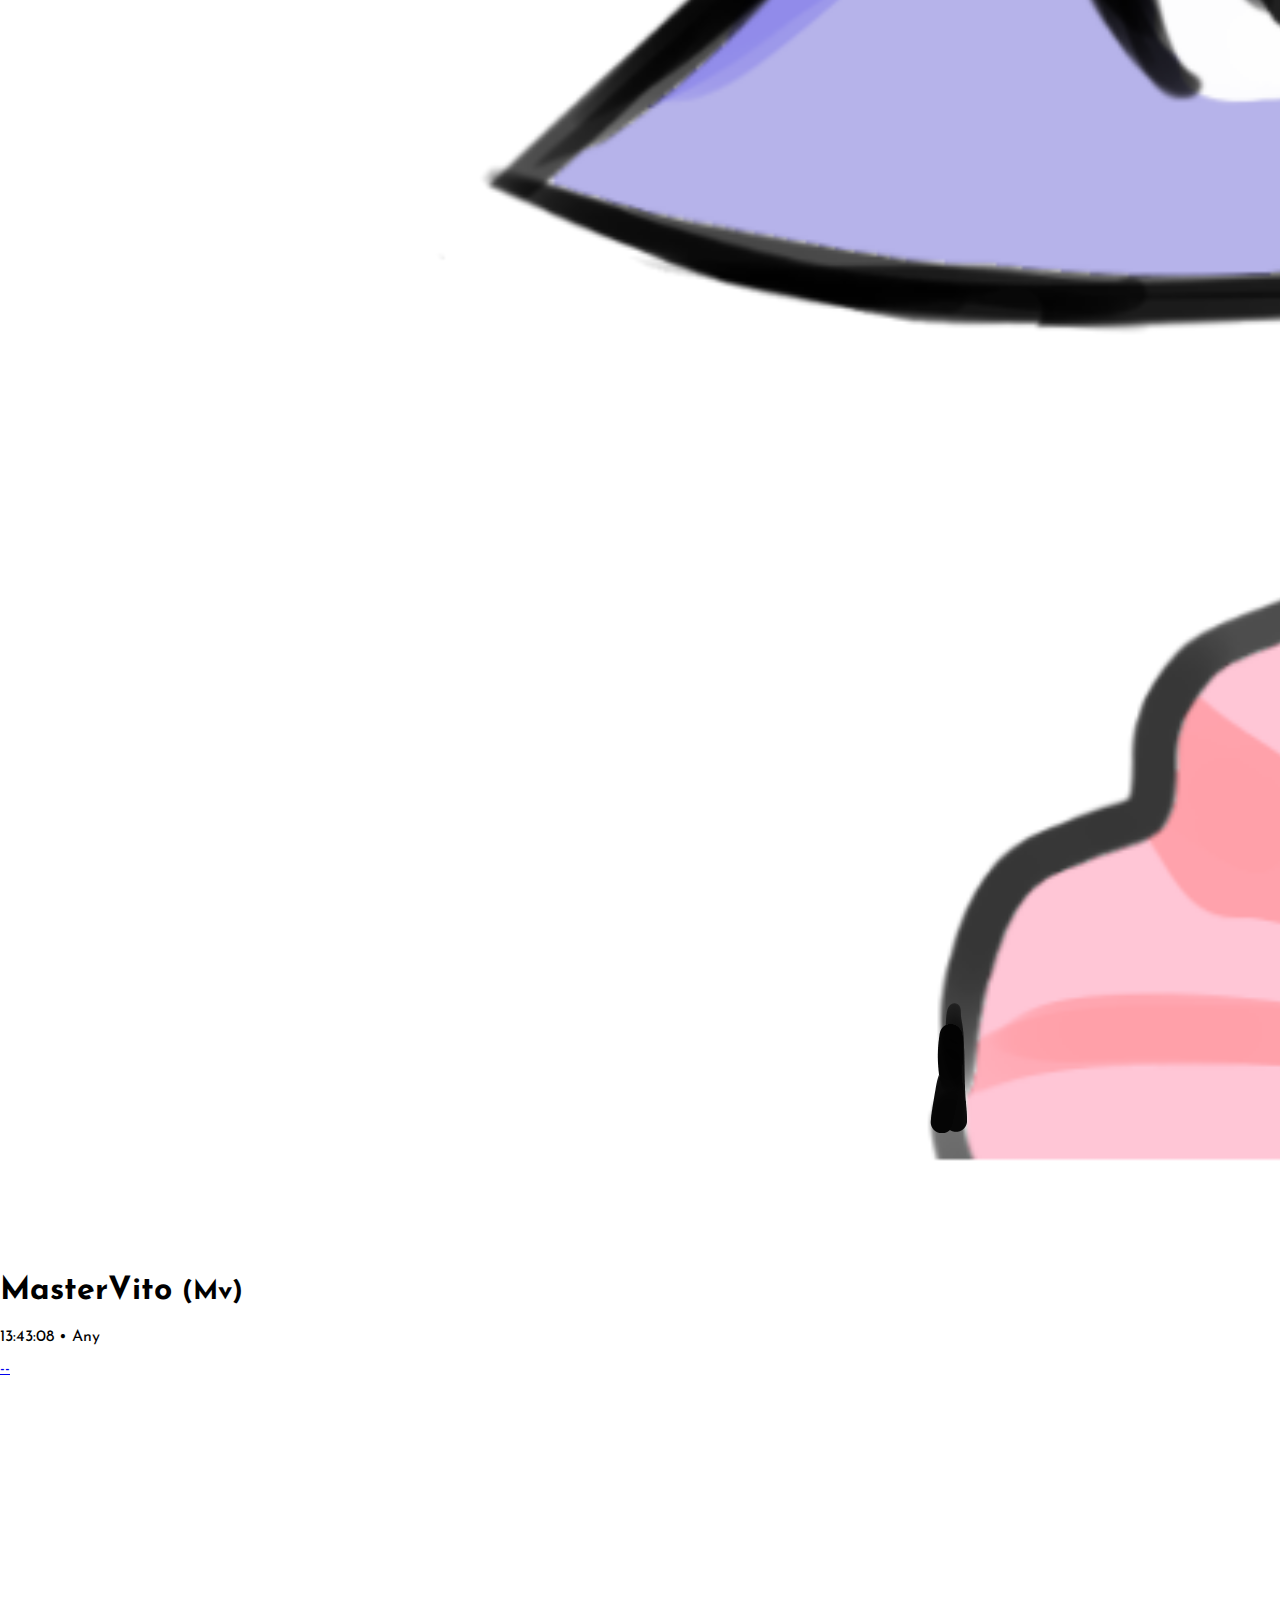
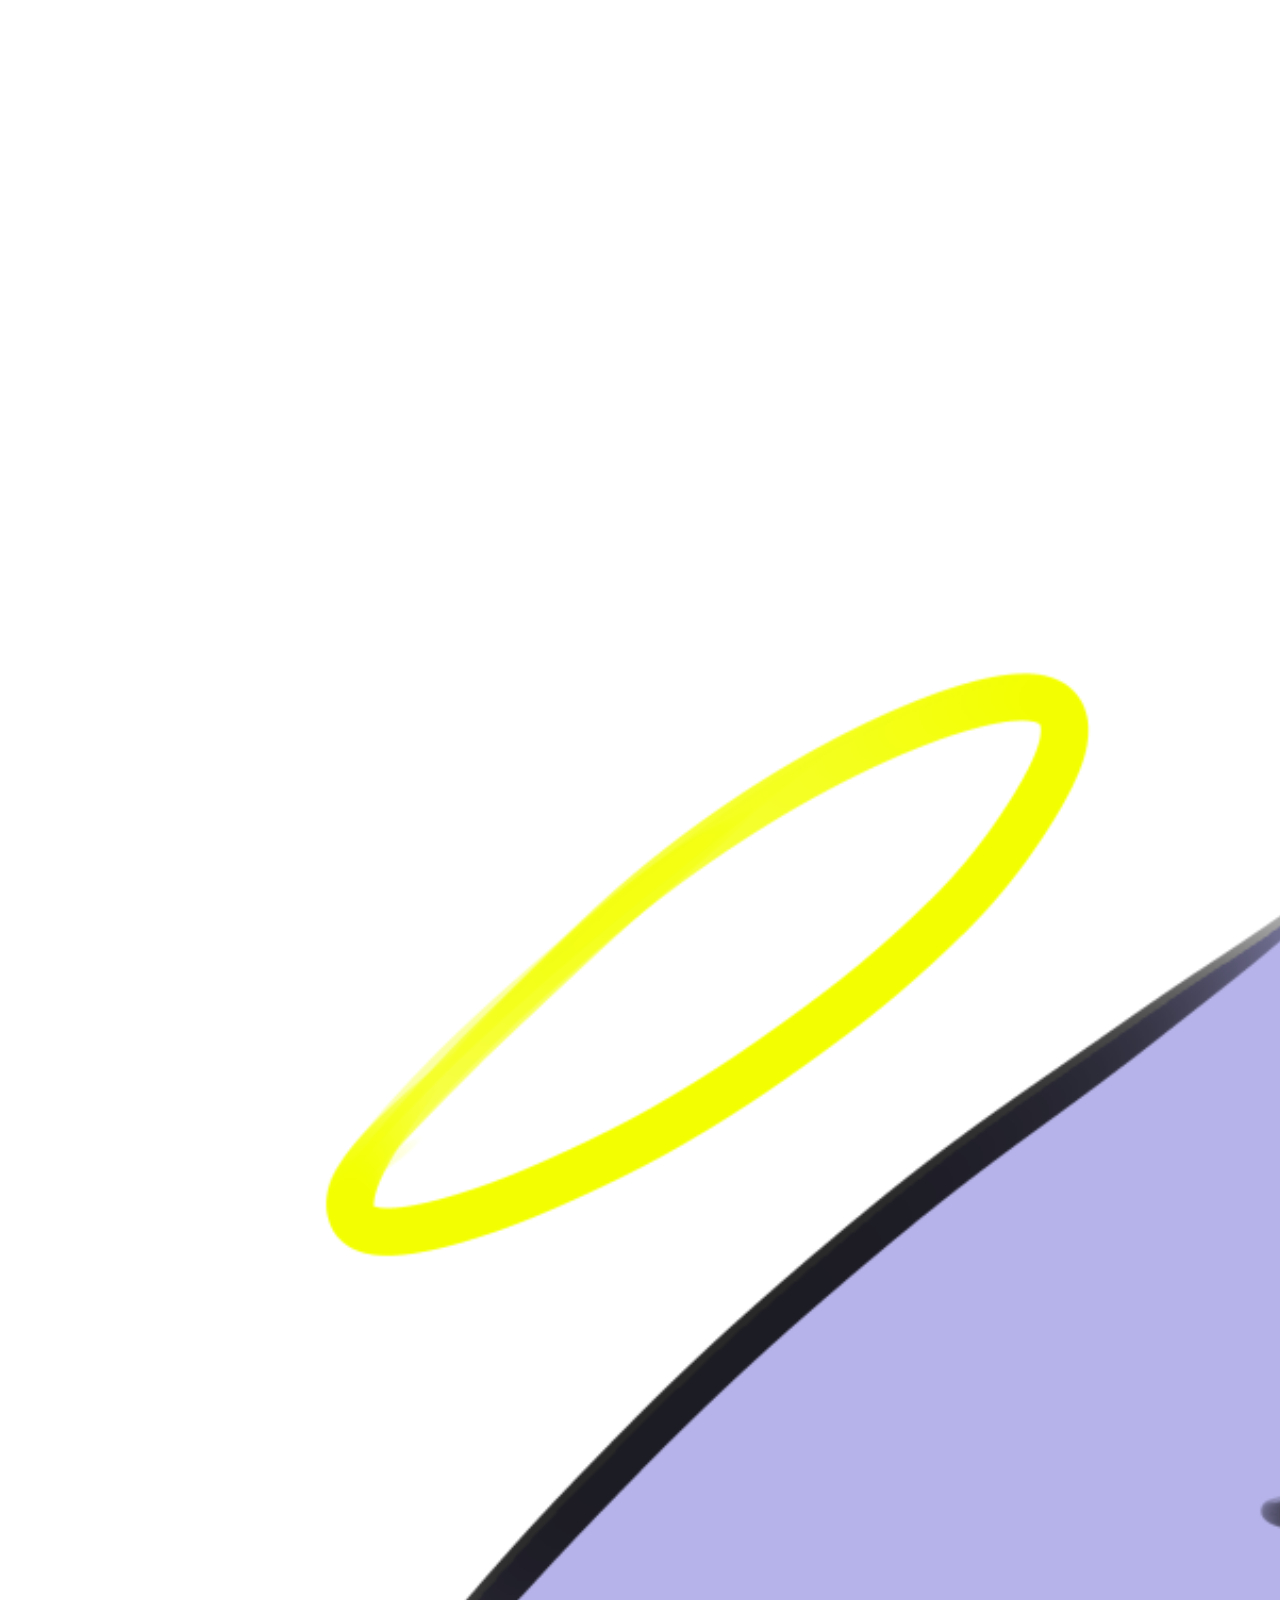
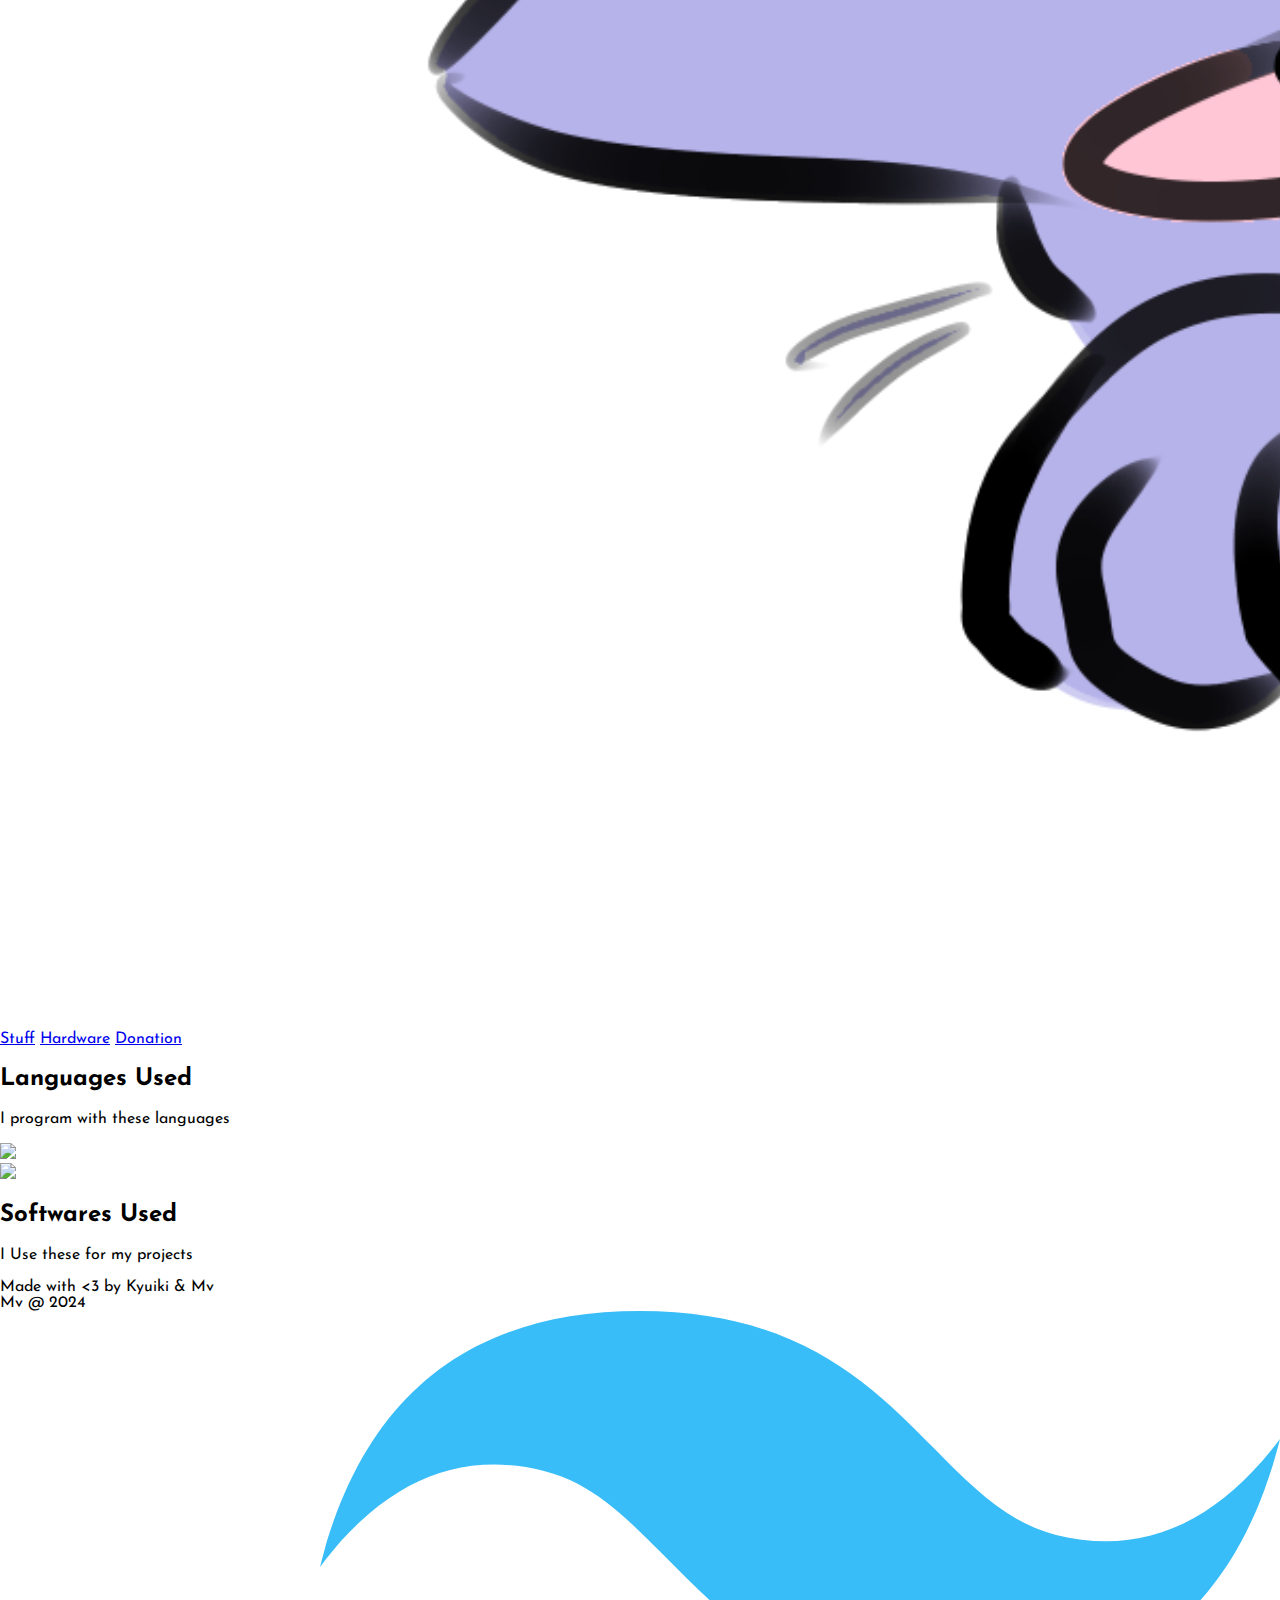
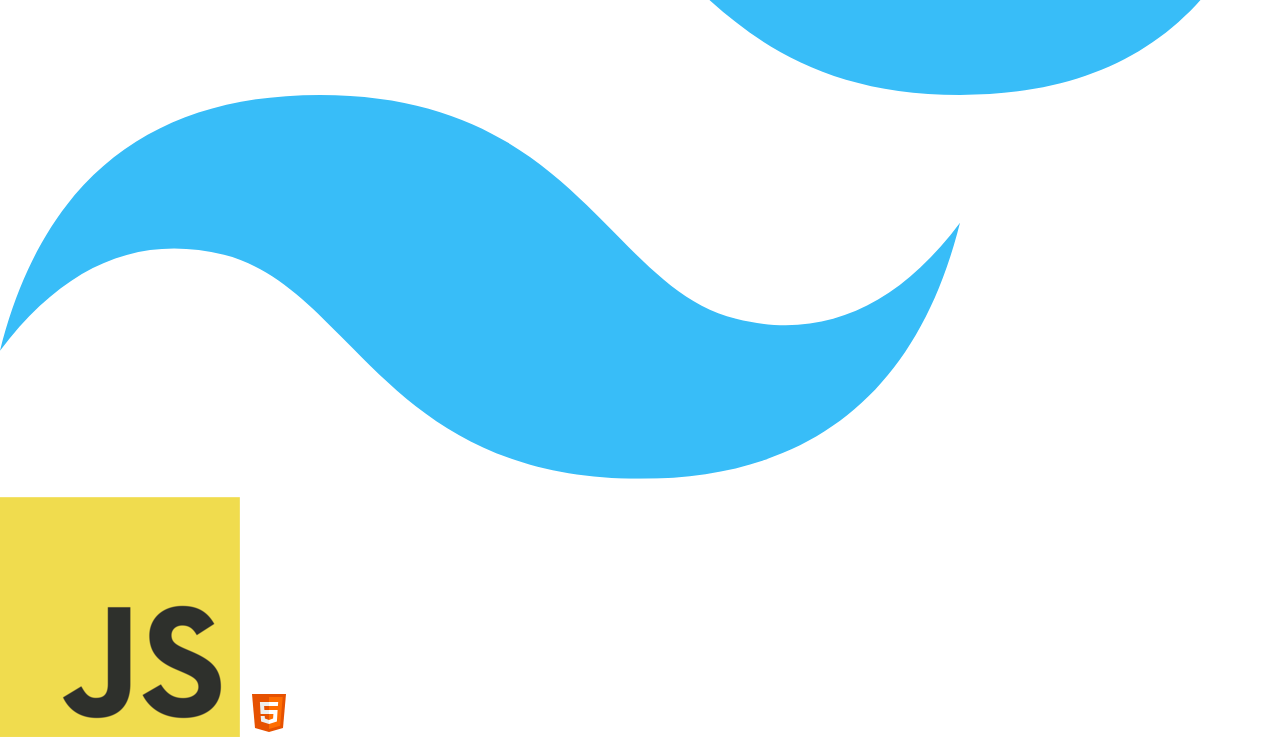
==== commit c115c254: "Update index.html" ====
--- a/index.html
+++ b/index.html
@@ -33,7 +33,7 @@
             <p class="pronouns opacity-75">
               <span data-time> </span>
               •
-              <span> He/him </span>
+              <span> Any </span>
             </p>
             <div class="mt-4 flex">
               <a
@@ -74,7 +74,7 @@
         >
           <div class="w-full">
             <h2 class="font-bold">Languages Used</h2>
-            <p class="text-sm">I program with this languages</p>
+            <p class="text-sm">I program with these languages</p>
           </div>
           <div class="flex-shrink-0 mt-2 sm:mt-0">
             <img src="https://skillicons.dev/icons?i=html,css,js,tailwind,py" class="h-10 mx-auto" />
@@ -103,4 +103,4 @@
       <img src="files/icons/html.svg"alt="HTML logo" class="inline-block h-4 mx-2">
   </div>
   </body>
-  </html>+  </html>
